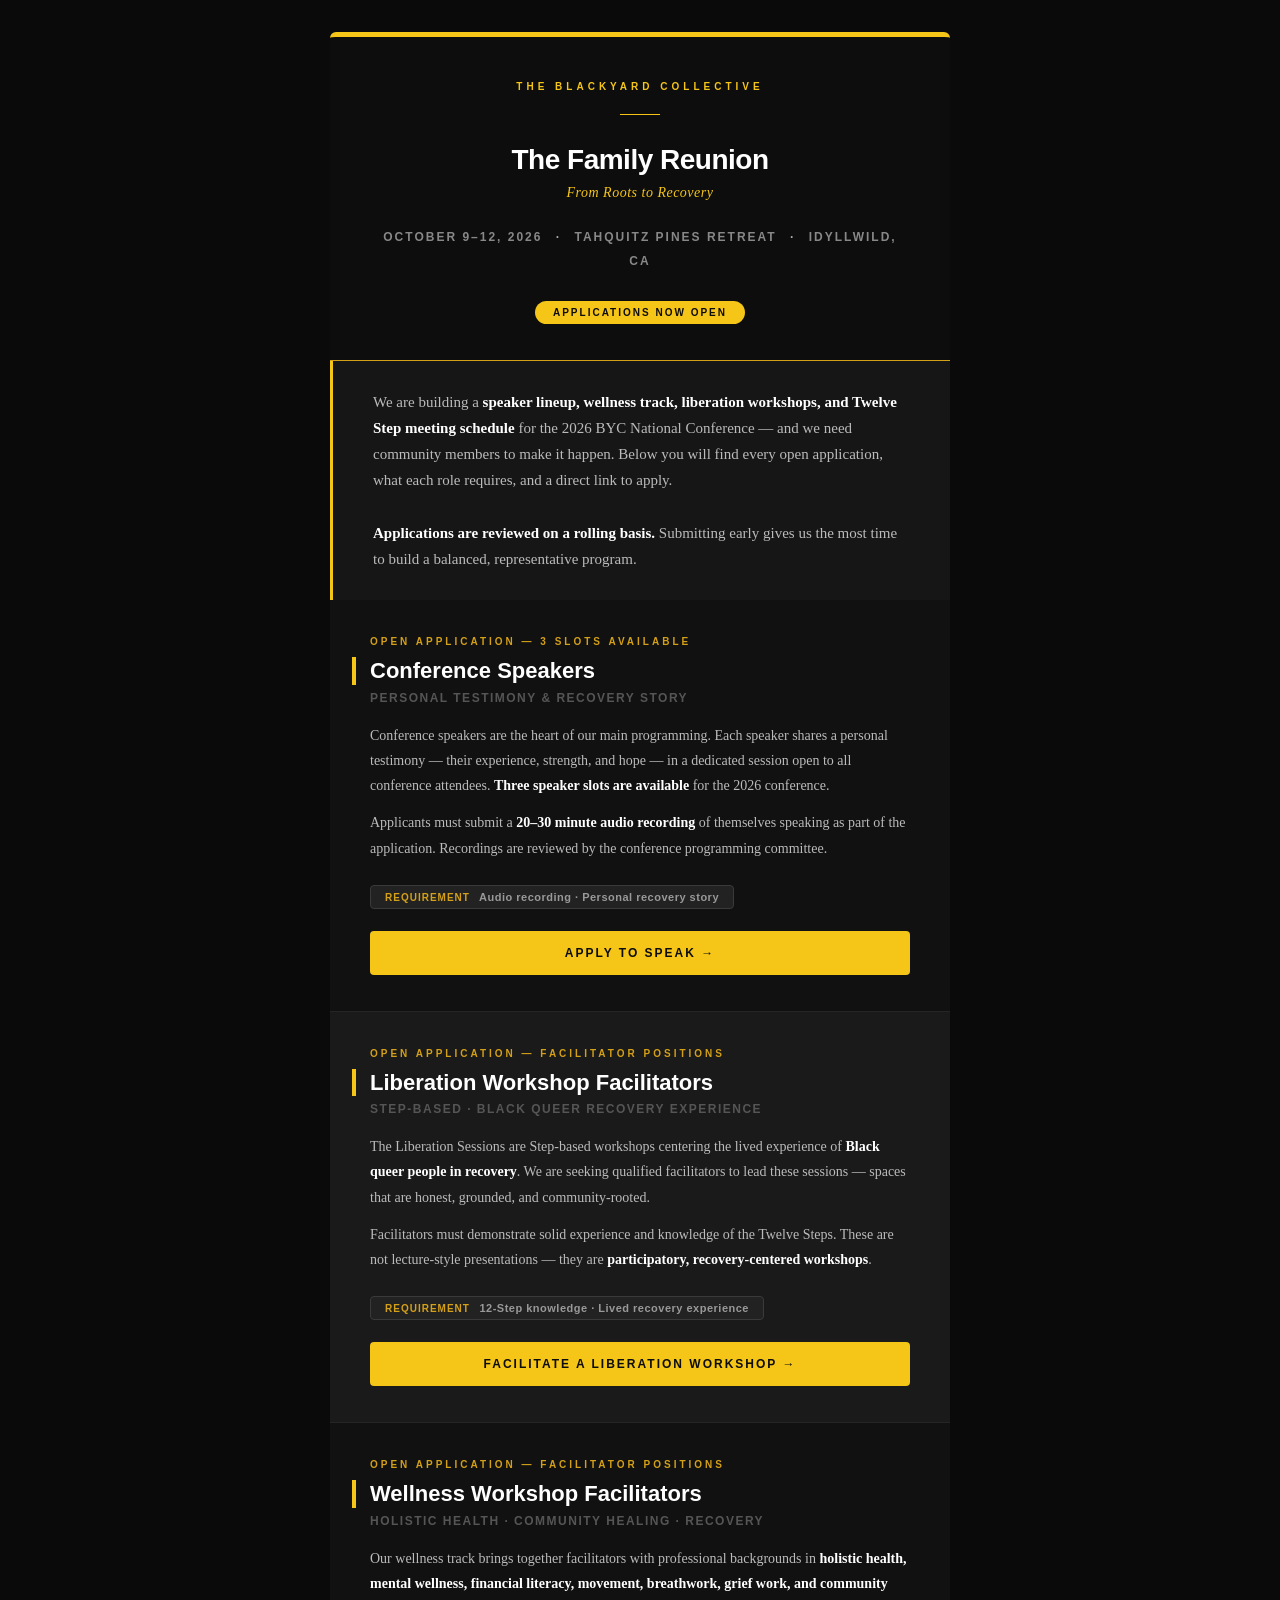
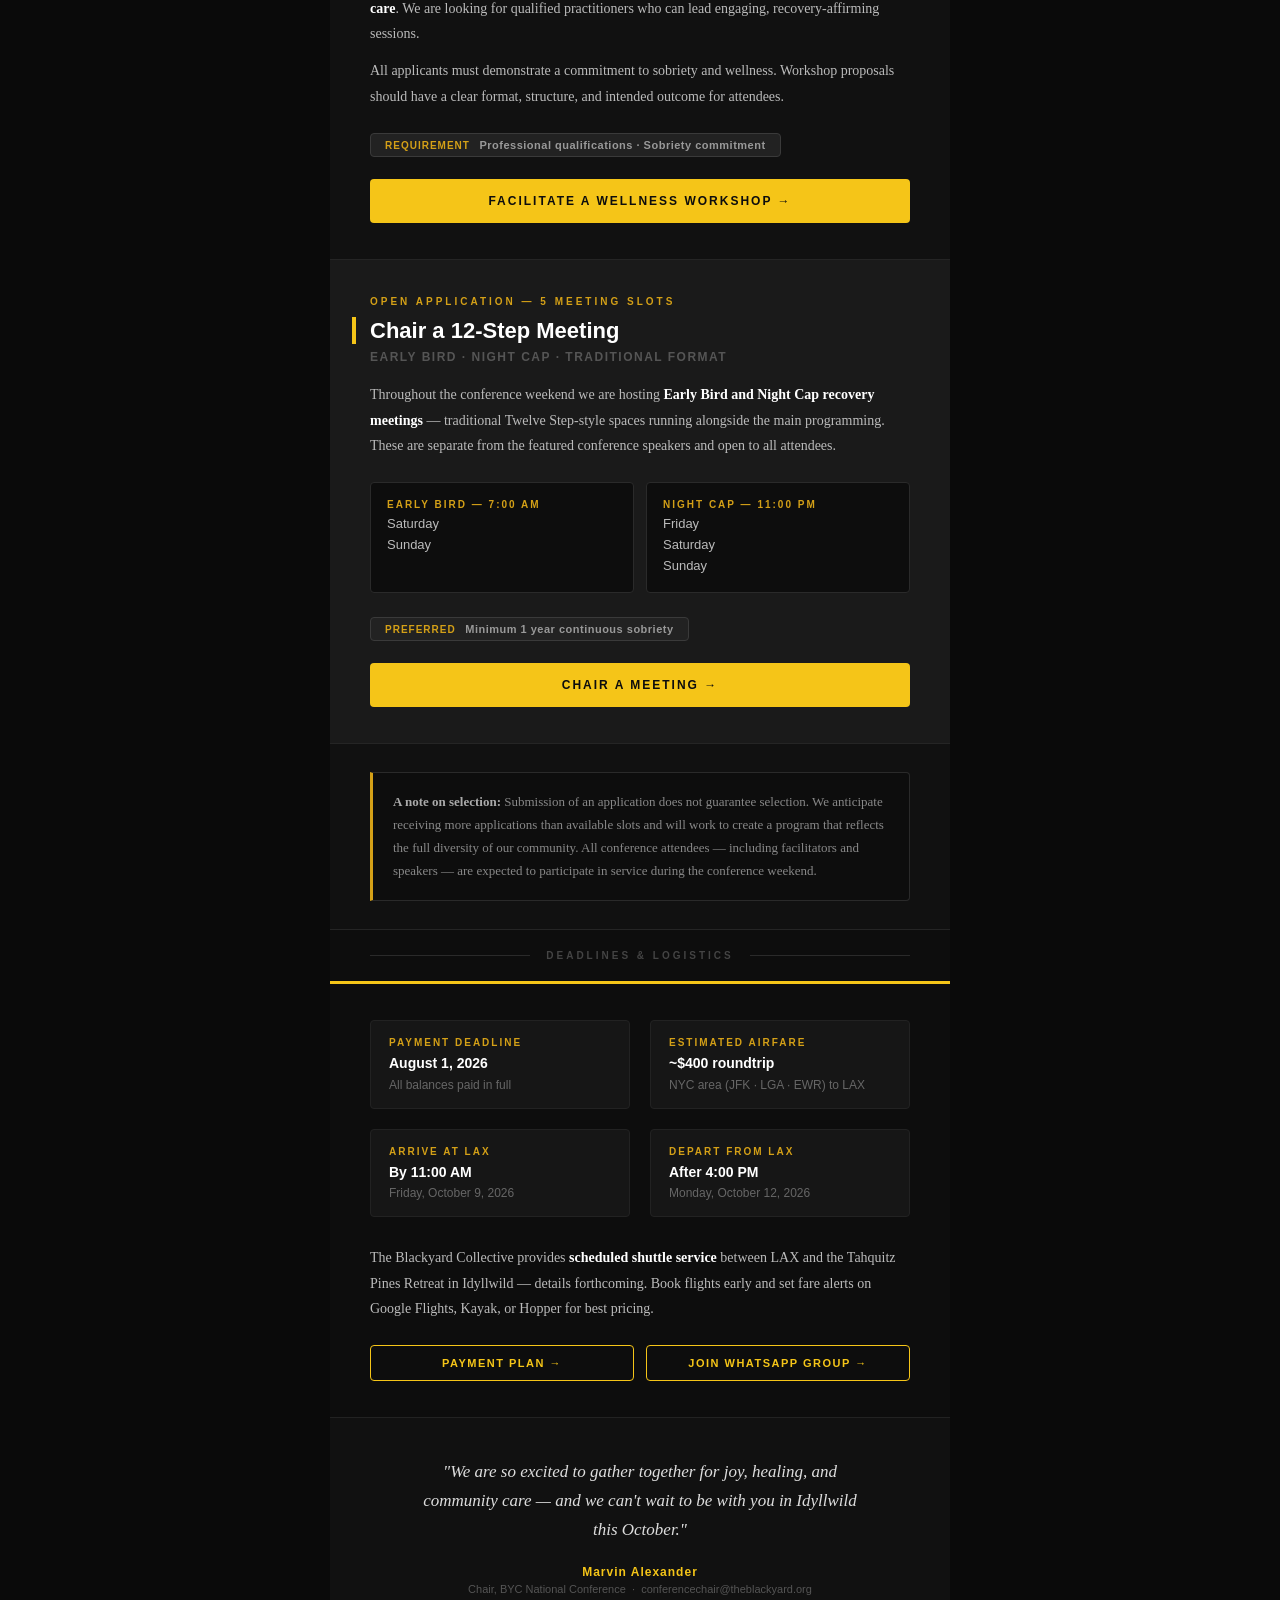
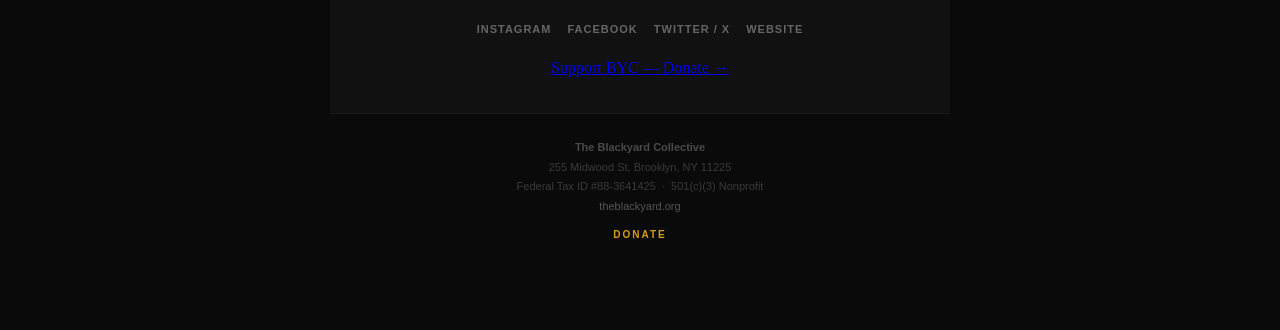
==== newsletter/index.html @ 4bb0c62b "Add BYC conference recruitment newsletter Standalone premium newsletter at /newsletter/ linking all " ====
<!DOCTYPE html>
<html lang="en">
<head>
<meta charset="UTF-8">
<meta name="viewport" content="width=device-width, initial-scale=1.0">
<title>Apply to Serve — BYC National Conference 2026</title>
<meta name="description" content="Apply to be a Speaker, Workshop Facilitator, or Meeting Chair at the 2026 Blackyard Collective National Conference in Idyllwild, CA.">
<style>
  /* ── Reset & Base ──────────────────────────────────────────────────────── */
  *, *::before, *::after { box-sizing: border-box; margin: 0; padding: 0; }

  body {
    font-family: 'Georgia', 'Times New Roman', serif;
    background: #0A0A0A;
    color: #CCCCCC;
    padding: 32px 16px 64px;
    -webkit-font-smoothing: antialiased;
  }

  .email-wrapper {
    max-width: 620px;
    margin: 0 auto;
  }

  /* ── Typography scale ──────────────────────────────────────────────────── */
  .sans { font-family: 'Arial', 'Helvetica Neue', sans-serif; }

  h1, h2, h3, .section-label {
    font-family: 'Arial', 'Helvetica Neue', sans-serif;
  }

  /* ── Gold rule ─────────────────────────────────────────────────────────── */
  .gold-rule {
    border: none;
    border-top: 1px solid #D4A017;
    margin: 0;
  }

  .gold-rule-thick {
    border: none;
    border-top: 3px solid #F5C518;
    margin: 0;
  }

  /* ── HERO ──────────────────────────────────────────────────────────────── */
  .hero {
    background: #0D0D0D;
    border-top: 5px solid #F5C518;
    border-radius: 6px 6px 0 0;
    padding: 44px 40px 36px;
    text-align: center;
  }

  .hero-org {
    font-size: 10px;
    font-weight: 800;
    letter-spacing: 4px;
    text-transform: uppercase;
    color: #F5C518;
    margin-bottom: 22px;
    font-family: 'Arial', sans-serif;
  }

  .hero-rule {
    width: 40px;
    border: none;
    border-top: 1px solid #F5C518;
    margin: 0 auto 28px;
  }

  .hero-theme {
    font-size: 28px;
    font-weight: 900;
    color: #FFFFFF;
    line-height: 1.2;
    letter-spacing: -0.5px;
    margin-bottom: 8px;
  }

  .hero-subtheme {
    font-size: 14px;
    font-style: italic;
    color: #F5C518;
    margin-bottom: 24px;
    letter-spacing: 0.5px;
  }

  .hero-meta {
    font-size: 12px;
    font-weight: 700;
    letter-spacing: 2px;
    text-transform: uppercase;
    color: #888888;
    font-family: 'Arial', sans-serif;
    margin-bottom: 28px;
    line-height: 2;
  }

  .hero-meta span {
    color: #AAAAAA;
    margin: 0 8px;
  }

  .badge {
    display: inline-block;
    background: #F5C518;
    color: #0D0D0D;
    font-size: 10px;
    font-weight: 900;
    letter-spacing: 2px;
    text-transform: uppercase;
    padding: 6px 18px;
    border-radius: 100px;
    font-family: 'Arial', sans-serif;
  }

  /* ── Intro band ────────────────────────────────────────────────────────── */
  .intro-band {
    background: #161616;
    padding: 28px 40px;
    border-left: 3px solid #F5C518;
  }

  .intro-band p {
    font-size: 15px;
    line-height: 1.75;
    color: #BBBBBB;
  }

  .intro-band strong { color: #FFFFFF; }

  /* ── Section cards ─────────────────────────────────────────────────────── */
  .section-card {
    padding: 36px 40px;
    border-bottom: 1px solid #252525;
  }

  .section-card.dark  { background: #111111; }
  .section-card.char  { background: #1A1A1A; }

  .section-label {
    font-size: 10px;
    font-weight: 800;
    letter-spacing: 3px;
    text-transform: uppercase;
    color: #D4A017;
    margin-bottom: 10px;
  }

  .section-title {
    font-size: 22px;
    font-weight: 900;
    color: #FFFFFF;
    line-height: 1.25;
    margin-bottom: 6px;
    border-left: 4px solid #F5C518;
    padding-left: 14px;
    margin-left: -18px;
  }

  .section-sub {
    font-size: 12px;
    font-weight: 700;
    letter-spacing: 1.5px;
    text-transform: uppercase;
    color: #555555;
    font-family: 'Arial', sans-serif;
    margin-bottom: 18px;
    padding-left: 14px;
    margin-left: -14px;
  }

  .section-body {
    font-size: 14px;
    line-height: 1.8;
    color: #BBBBBB;
    margin-bottom: 24px;
  }

  .section-body strong { color: #FFFFFF; }

  .section-body ul {
    margin: 10px 0 0 18px;
    padding: 0;
  }

  .section-body ul li {
    margin-bottom: 6px;
    color: #AAAAAA;
  }

  /* ── Requirement pill ──────────────────────────────────────────────────── */
  .req-pill {
    display: inline-block;
    background: #222222;
    border: 1px solid #3A3A3A;
    color: #999999;
    font-size: 11px;
    font-family: 'Arial', sans-serif;
    font-weight: 700;
    letter-spacing: 0.5px;
    padding: 5px 14px;
    border-radius: 4px;
    margin-bottom: 22px;
  }

  .req-pill .req-label {
    color: #D4A017;
    margin-right: 6px;
    text-transform: uppercase;
    font-size: 10px;
    letter-spacing: 1px;
  }

  /* ── CTA Buttons ───────────────────────────────────────────────────────── */
  .cta-primary {
    display: block;
    background: #F5C518;
    color: #0D0D0D;
    font-family: 'Arial', sans-serif;
    font-size: 12px;
    font-weight: 900;
    letter-spacing: 2px;
    text-transform: uppercase;
    text-decoration: none;
    text-align: center;
    padding: 15px 32px;
    border-radius: 4px;
    transition: opacity 0.2s;
  }

  .cta-primary:hover { opacity: 0.88; }

  .cta-outline {
    display: inline-block;
    background: transparent;
    color: #F5C518;
    border: 1.5px solid #F5C518;
    font-family: 'Arial', sans-serif;
    font-size: 11px;
    font-weight: 900;
    letter-spacing: 1.5px;
    text-transform: uppercase;
    text-decoration: none;
    text-align: center;
    padding: 11px 24px;
    border-radius: 4px;
  }

  .cta-outline:hover { background: rgba(245,197,24,0.08); }

  /* ── Slot grid ─────────────────────────────────────────────────────────── */
  .slot-grid {
    display: grid;
    grid-template-columns: 1fr 1fr;
    gap: 12px;
    margin-bottom: 24px;
  }

  .slot-card {
    background: #0D0D0D;
    border: 1px solid #2A2A2A;
    border-radius: 4px;
    padding: 16px;
  }

  .slot-card .slot-time {
    font-size: 10px;
    font-weight: 800;
    letter-spacing: 2px;
    text-transform: uppercase;
    color: #D4A017;
    font-family: 'Arial', sans-serif;
    margin-bottom: 4px;
  }

  .slot-card .slot-days {
    font-size: 13px;
    color: #BBBBBB;
    line-height: 1.6;
    font-family: 'Arial', sans-serif;
  }

  /* ── Gold divider band ─────────────────────────────────────────────────── */
  .divider-band {
    background: #0D0D0D;
    padding: 20px 40px;
    display: flex;
    align-items: center;
    gap: 16px;
  }

  .divider-band .band-line {
    flex: 1;
    height: 1px;
    background: #2A2A2A;
  }

  .divider-band .band-text {
    font-size: 10px;
    font-weight: 800;
    letter-spacing: 3px;
    text-transform: uppercase;
    color: #444444;
    font-family: 'Arial', sans-serif;
    white-space: nowrap;
  }

  /* ── Notice box ────────────────────────────────────────────────────────── */
  .notice-box {
    background: #0D0D0D;
    border: 1px solid #2A2A2A;
    border-left: 3px solid #D4A017;
    padding: 18px 20px;
    border-radius: 0 4px 4px 0;
    margin-bottom: 0;
  }

  .notice-box p {
    font-size: 13px;
    line-height: 1.75;
    color: #888888;
  }

  .notice-box strong { color: #AAAAAA; }

  /* ── Logistics section ─────────────────────────────────────────────────── */
  .logistics {
    background: #0D0D0D;
    padding: 36px 40px;
    border-top: 3px solid #F5C518;
  }

  .logistics-grid {
    display: grid;
    grid-template-columns: 1fr 1fr;
    gap: 20px;
    margin-bottom: 28px;
  }

  .logistics-item {
    padding: 16px 18px;
    background: #161616;
    border-radius: 4px;
    border: 1px solid #222222;
  }

  .logistics-item .log-label {
    font-size: 10px;
    font-weight: 800;
    letter-spacing: 2px;
    text-transform: uppercase;
    color: #D4A017;
    font-family: 'Arial', sans-serif;
    margin-bottom: 6px;
  }

  .logistics-item .log-value {
    font-size: 14px;
    font-weight: 700;
    color: #FFFFFF;
    font-family: 'Arial', sans-serif;
    line-height: 1.4;
  }

  .logistics-item .log-note {
    font-size: 12px;
    color: #666666;
    margin-top: 4px;
    font-family: 'Arial', sans-serif;
  }

  .cta-row {
    display: flex;
    gap: 12px;
    flex-wrap: wrap;
  }

  .cta-row .cta-outline { flex: 1; min-width: 140px; text-align: center; }

  /* ── Closing ───────────────────────────────────────────────────────────── */
  .closing {
    background: #111111;
    padding: 40px 40px 36px;
    text-align: center;
    border-top: 1px solid #222222;
  }

  .closing-quote {
    font-size: 17px;
    font-style: italic;
    color: #DDDDDD;
    line-height: 1.7;
    margin-bottom: 20px;
    max-width: 460px;
    margin-left: auto;
    margin-right: auto;
  }

  .closing-sig {
    font-size: 12px;
    font-family: 'Arial', sans-serif;
    font-weight: 700;
    color: #F5C518;
    letter-spacing: 1px;
    margin-bottom: 4px;
  }

  .closing-role {
    font-size: 11px;
    color: #555555;
    font-family: 'Arial', sans-serif;
    margin-bottom: 28px;
  }

  .social-row {
    display: flex;
    justify-content: center;
    gap: 16px;
    margin-bottom: 24px;
    flex-wrap: wrap;
  }

  .social-link {
    font-size: 11px;
    font-family: 'Arial', sans-serif;
    font-weight: 700;
    letter-spacing: 1px;
    text-transform: uppercase;
    color: #666666;
    text-decoration: none;
  }

  .social-link:hover { color: #F5C518; }

  /* ── Footer ────────────────────────────────────────────────────────────── */
  .footer {
    background: #0A0A0A;
    padding: 24px 40px;
    text-align: center;
    border-top: 1px solid #1A1A1A;
    border-radius: 0 0 6px 6px;
  }

  .footer p {
    font-size: 11px;
    font-family: 'Arial', sans-serif;
    color: #3A3A3A;
    line-height: 1.8;
  }

  .footer a {
    color: #555555;
    text-decoration: none;
  }

  .footer .donate-link {
    display: inline-block;
    margin-top: 12px;
    font-size: 10px;
    font-weight: 800;
    letter-spacing: 2px;
    text-transform: uppercase;
    color: #D4A017;
    text-decoration: none;
    font-family: 'Arial', sans-serif;
  }

  /* ── Mobile ────────────────────────────────────────────────────────────── */
  @media (max-width: 600px) {
    .hero          { padding: 32px 24px 28px; }
    .hero-theme    { font-size: 22px; }
    .intro-band    { padding: 22px 24px; }
    .section-card  { padding: 28px 24px; }
    .section-title { font-size: 19px; margin-left: -14px; }
    .slot-grid     { grid-template-columns: 1fr; }
    .logistics     { padding: 28px 24px; }
    .logistics-grid{ grid-template-columns: 1fr; }
    .cta-row       { flex-direction: column; }
    .closing       { padding: 32px 24px 28px; }
    .footer        { padding: 20px 24px; }
    .divider-band  { padding: 16px 24px; }
  }
</style>
</head>
<body>
<div class="email-wrapper">

  <!-- ── HERO ──────────────────────────────────────────────────────────── -->
  <div class="hero">
    <div class="hero-org">The Blackyard Collective</div>
    <hr class="hero-rule">
    <h1 class="hero-theme">The Family Reunion</h1>
    <p class="hero-subtheme">From Roots to Recovery</p>
    <p class="hero-meta">
      October 9–12, 2026
      <span>·</span>
      Tahquitz Pines Retreat
      <span>·</span>
      Idyllwild, CA
    </p>
    <span class="badge">Applications Now Open</span>
  </div>

  <hr class="gold-rule">

  <!-- ── INTRO ─────────────────────────────────────────────────────────── -->
  <div class="intro-band">
    <p>
      We are building a <strong>speaker lineup, wellness track, liberation workshops, and Twelve Step meeting schedule</strong>
      for the 2026 BYC National Conference — and we need community members to make it happen.
      Below you will find every open application, what each role requires, and a direct link to apply.
      <br><br>
      <strong>Applications are reviewed on a rolling basis.</strong>
      Submitting early gives us the most time to build a balanced, representative program.
    </p>
  </div>

  <!-- ── CONFERENCE SPEAKERS ───────────────────────────────────────────── -->
  <div class="section-card dark">
    <p class="section-label">Open Application — 3 Slots Available</p>
    <h2 class="section-title">Conference Speakers</h2>
    <p class="section-sub">Personal Testimony &amp; Recovery Story</p>

    <div class="section-body">
      <p>
        Conference speakers are the heart of our main programming. Each speaker shares a personal testimony —
        their experience, strength, and hope — in a dedicated session open to all conference attendees.
        <strong>Three speaker slots are available</strong> for the 2026 conference.
      </p>
      <p style="margin-top:12px;">
        Applicants must submit a <strong>20–30 minute audio recording</strong> of themselves speaking
        as part of the application. Recordings are reviewed by the conference programming committee.
      </p>
    </div>

    <div class="req-pill">
      <span class="req-label">Requirement</span>
      Audio recording · Personal recovery story
    </div>

    <a href="https://compscigrad.github.io/byc-form/speaker.html" class="cta-primary">
      Apply to Speak →
    </a>
  </div>

  <!-- ── LIBERATION WORKSHOPS ──────────────────────────────────────────── -->
  <div class="section-card char">
    <p class="section-label">Open Application — Facilitator Positions</p>
    <h2 class="section-title">Liberation Workshop Facilitators</h2>
    <p class="section-sub">Step-Based · Black Queer Recovery Experience</p>

    <div class="section-body">
      <p>
        The Liberation Sessions are Step-based workshops centering the lived experience of
        <strong>Black queer people in recovery</strong>. We are seeking qualified facilitators
        to lead these sessions — spaces that are honest, grounded, and community-rooted.
      </p>
      <p style="margin-top:12px;">
        Facilitators must demonstrate solid experience and knowledge of the Twelve Steps.
        These are not lecture-style presentations — they are <strong>participatory, recovery-centered workshops</strong>.
      </p>
    </div>

    <div class="req-pill">
      <span class="req-label">Requirement</span>
      12-Step knowledge · Lived recovery experience
    </div>

    <a href="https://compscigrad.github.io/byc-form/liberation.html" class="cta-primary">
      Facilitate a Liberation Workshop →
    </a>
  </div>

  <!-- ── WELLNESS WORKSHOPS ─────────────────────────────────────────────── -->
  <div class="section-card dark">
    <p class="section-label">Open Application — Facilitator Positions</p>
    <h2 class="section-title">Wellness Workshop Facilitators</h2>
    <p class="section-sub">Holistic Health · Community Healing · Recovery</p>

    <div class="section-body">
      <p>
        Our wellness track brings together facilitators with professional backgrounds in
        <strong>holistic health, mental wellness, financial literacy, movement, breathwork, grief work, and community care</strong>.
        We are looking for qualified practitioners who can lead engaging, recovery-affirming sessions.
      </p>
      <p style="margin-top:12px;">
        All applicants must demonstrate a commitment to sobriety and wellness.
        Workshop proposals should have a clear format, structure, and intended outcome for attendees.
      </p>
    </div>

    <div class="req-pill">
      <span class="req-label">Requirement</span>
      Professional qualifications · Sobriety commitment
    </div>

    <a href="https://compscigrad.github.io/byc-form/" class="cta-primary">
      Facilitate a Wellness Workshop →
    </a>
  </div>

  <!-- ── CHAIR A MEETING ────────────────────────────────────────────────── -->
  <div class="section-card char">
    <p class="section-label">Open Application — 5 Meeting Slots</p>
    <h2 class="section-title">Chair a 12-Step Meeting</h2>
    <p class="section-sub">Early Bird · Night Cap · Traditional Format</p>

    <div class="section-body">
      <p>
        Throughout the conference weekend we are hosting <strong>Early Bird and Night Cap recovery meetings</strong> —
        traditional Twelve Step-style spaces running alongside the main programming.
        These are separate from the featured conference speakers and open to all attendees.
      </p>
    </div>

    <div class="slot-grid">
      <div class="slot-card">
        <div class="slot-time">Early Bird — 7:00 AM</div>
        <div class="slot-days">Saturday<br>Sunday</div>
      </div>
      <div class="slot-card">
        <div class="slot-time">Night Cap — 11:00 PM</div>
        <div class="slot-days">Friday<br>Saturday<br>Sunday</div>
      </div>
    </div>

    <div class="req-pill">
      <span class="req-label">Preferred</span>
      Minimum 1 year continuous sobriety
    </div>

    <a href="https://compscigrad.github.io/byc-form/chair.html" class="cta-primary">
      Chair a Meeting →
    </a>
  </div>

  <!-- ── APPLICATION NOTE ───────────────────────────────────────────────── -->
  <div class="section-card dark" style="padding-top:28px;padding-bottom:28px;">
    <div class="notice-box">
      <p>
        <strong>A note on selection:</strong> Submission of an application does not guarantee selection.
        We anticipate receiving more applications than available slots and will work to create a program
        that reflects the full diversity of our community. All conference attendees — including facilitators and speakers —
        are expected to participate in service during the conference weekend.
      </p>
    </div>
  </div>

  <!-- ── GOLD DIVIDER ───────────────────────────────────────────────────── -->
  <div class="divider-band">
    <div class="band-line"></div>
    <div class="band-text">Deadlines &amp; Logistics</div>
    <div class="band-line"></div>
  </div>

  <!-- ── LOGISTICS ─────────────────────────────────────────────────────── -->
  <div class="logistics">
    <div class="logistics-grid">
      <div class="logistics-item">
        <div class="log-label">Payment Deadline</div>
        <div class="log-value">August 1, 2026</div>
        <div class="log-note">All balances paid in full</div>
      </div>
      <div class="logistics-item">
        <div class="log-label">Estimated Airfare</div>
        <div class="log-value">~$400 roundtrip</div>
        <div class="log-note">NYC area (JFK · LGA · EWR) to LAX</div>
      </div>
      <div class="logistics-item">
        <div class="log-label">Arrive at LAX</div>
        <div class="log-value">By 11:00 AM</div>
        <div class="log-note">Friday, October 9, 2026</div>
      </div>
      <div class="logistics-item">
        <div class="log-label">Depart from LAX</div>
        <div class="log-value">After 4:00 PM</div>
        <div class="log-note">Monday, October 12, 2026</div>
      </div>
    </div>

    <div class="section-body" style="margin-bottom:24px;">
      <p>
        The Blackyard Collective provides <strong>scheduled shuttle service</strong> between LAX and the
        Tahquitz Pines Retreat in Idyllwild — details forthcoming. Book flights early and set fare alerts
        on Google Flights, Kayak, or Hopper for best pricing.
      </p>
    </div>

    <div class="cta-row">
      <a href="https://www.zeffy.com/en-US/donation-form/2026-byc-national-conference-payment-plan" class="cta-outline">
        Payment Plan →
      </a>
      <a href="https://chat.whatsapp.com/F0W4oEo0qOOJbGeLn3T3Ie?mode=gi_t" class="cta-outline">
        Join WhatsApp Group →
      </a>
    </div>
  </div>

  <!-- ── CLOSING ────────────────────────────────────────────────────────── -->
  <div class="closing">
    <p class="closing-quote">
      "We are so excited to gather together for joy, healing, and community care —
      and we can't wait to be with you in Idyllwild this October."
    </p>
    <p class="closing-sig">Marvin Alexander</p>
    <p class="closing-role">
      Chair, BYC National Conference &nbsp;·&nbsp;
      <a href="mailto:conferencechair@theblackyard.org" style="color:#555;text-decoration:none;">conferencechair@theblackyard.org</a>
    </p>

    <div class="social-row">
      <a href="https://www.instagram.com/theblackyardcollectivenyc" class="social-link">Instagram</a>
      <a href="https://www.facebook.com/BlackyardCollective" class="social-link">Facebook</a>
      <a href="https://twitter.com/Blackyard_NYC" class="social-link">Twitter / X</a>
      <a href="https://www.theblackyardcollectivenyc.org" class="social-link">Website</a>
    </div>

    <a href="https://www.theblackyardcollectivenyc.org/donate" class="donate-link">
      Support BYC — Donate →
    </a>
  </div>

  <!-- ── FOOTER ─────────────────────────────────────────────────────────── -->
  <div class="footer">
    <p>
      <strong style="color:#4A4A4A;">The Blackyard Collective</strong><br>
      255 Midwood St, Brooklyn, NY 11225<br>
      Federal Tax ID #88-3641425 &nbsp;·&nbsp; 501(c)(3) Nonprofit<br>
      <a href="https://www.theblackyard.org">theblackyard.org</a>
    </p>
    <a href="https://www.theblackyardcollectivenyc.org/donate" class="donate-link">Donate</a>
  </div>

</div>
</body>
</html>
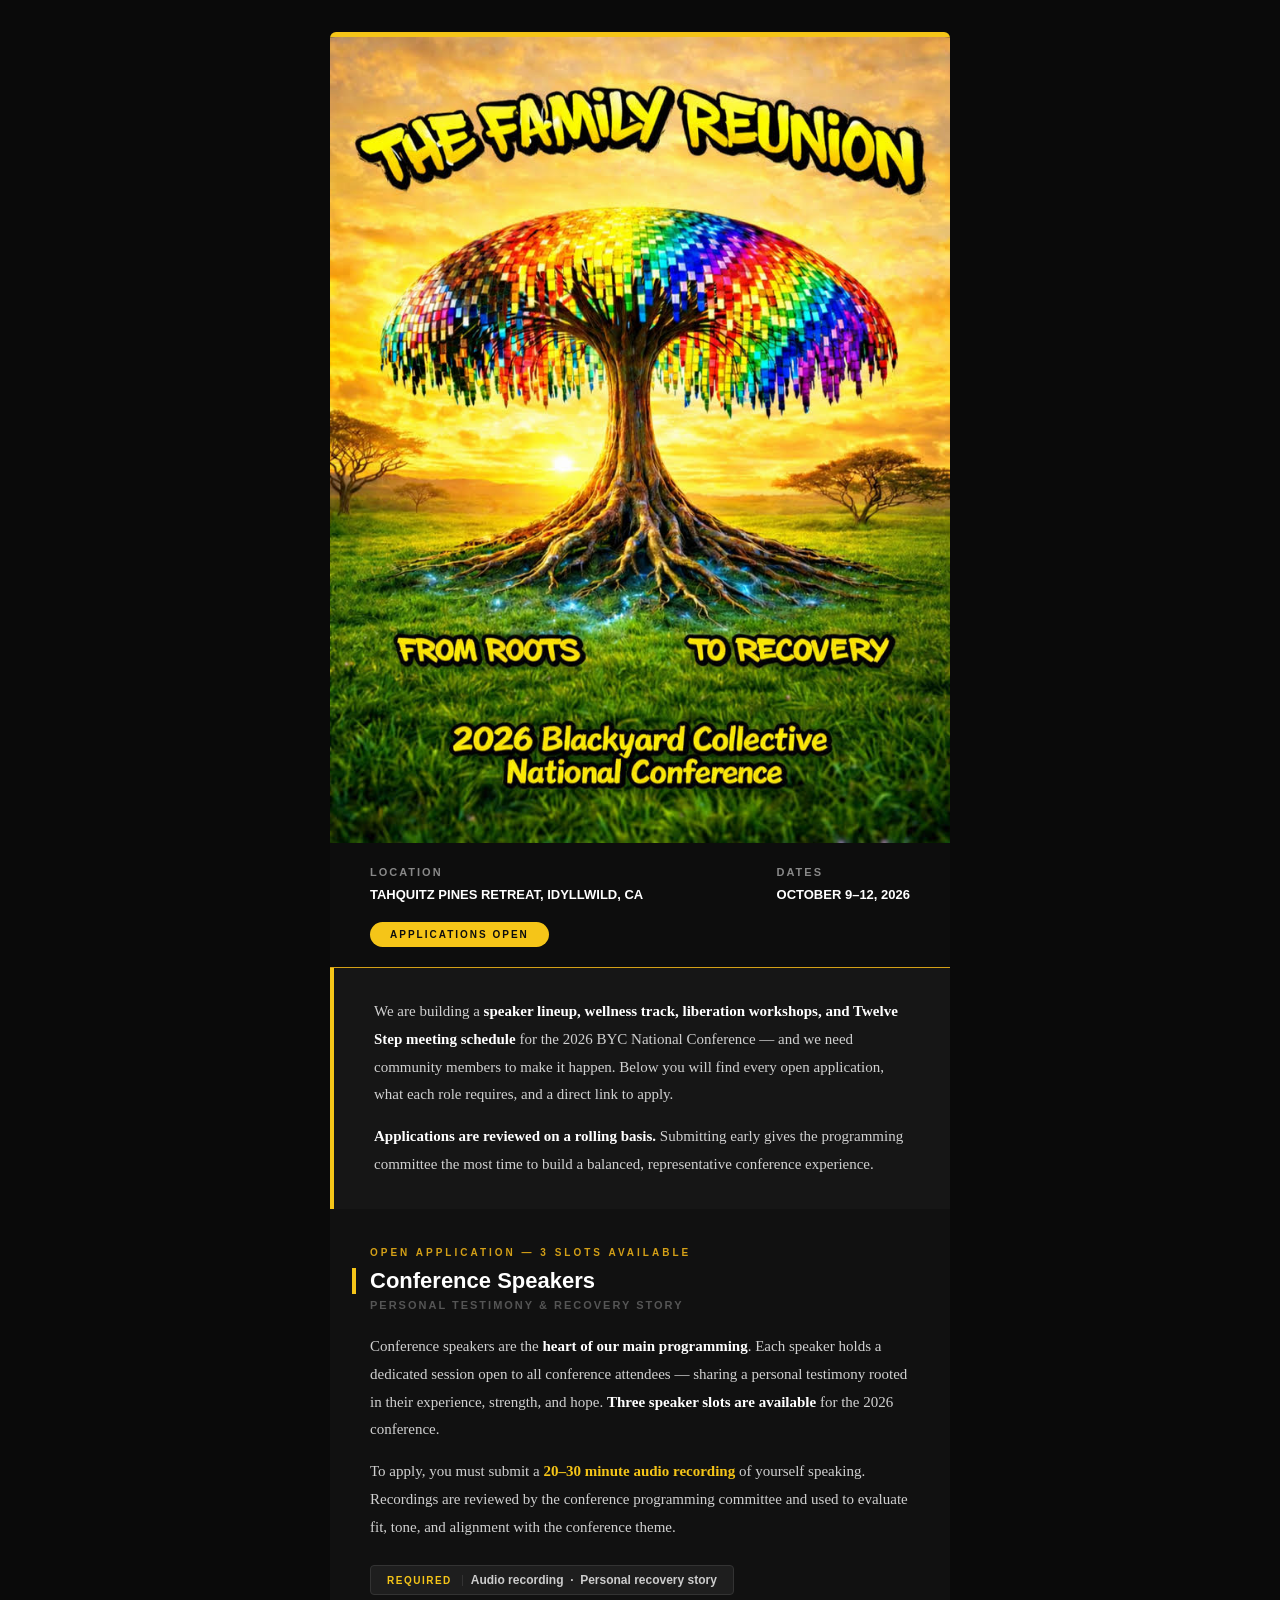
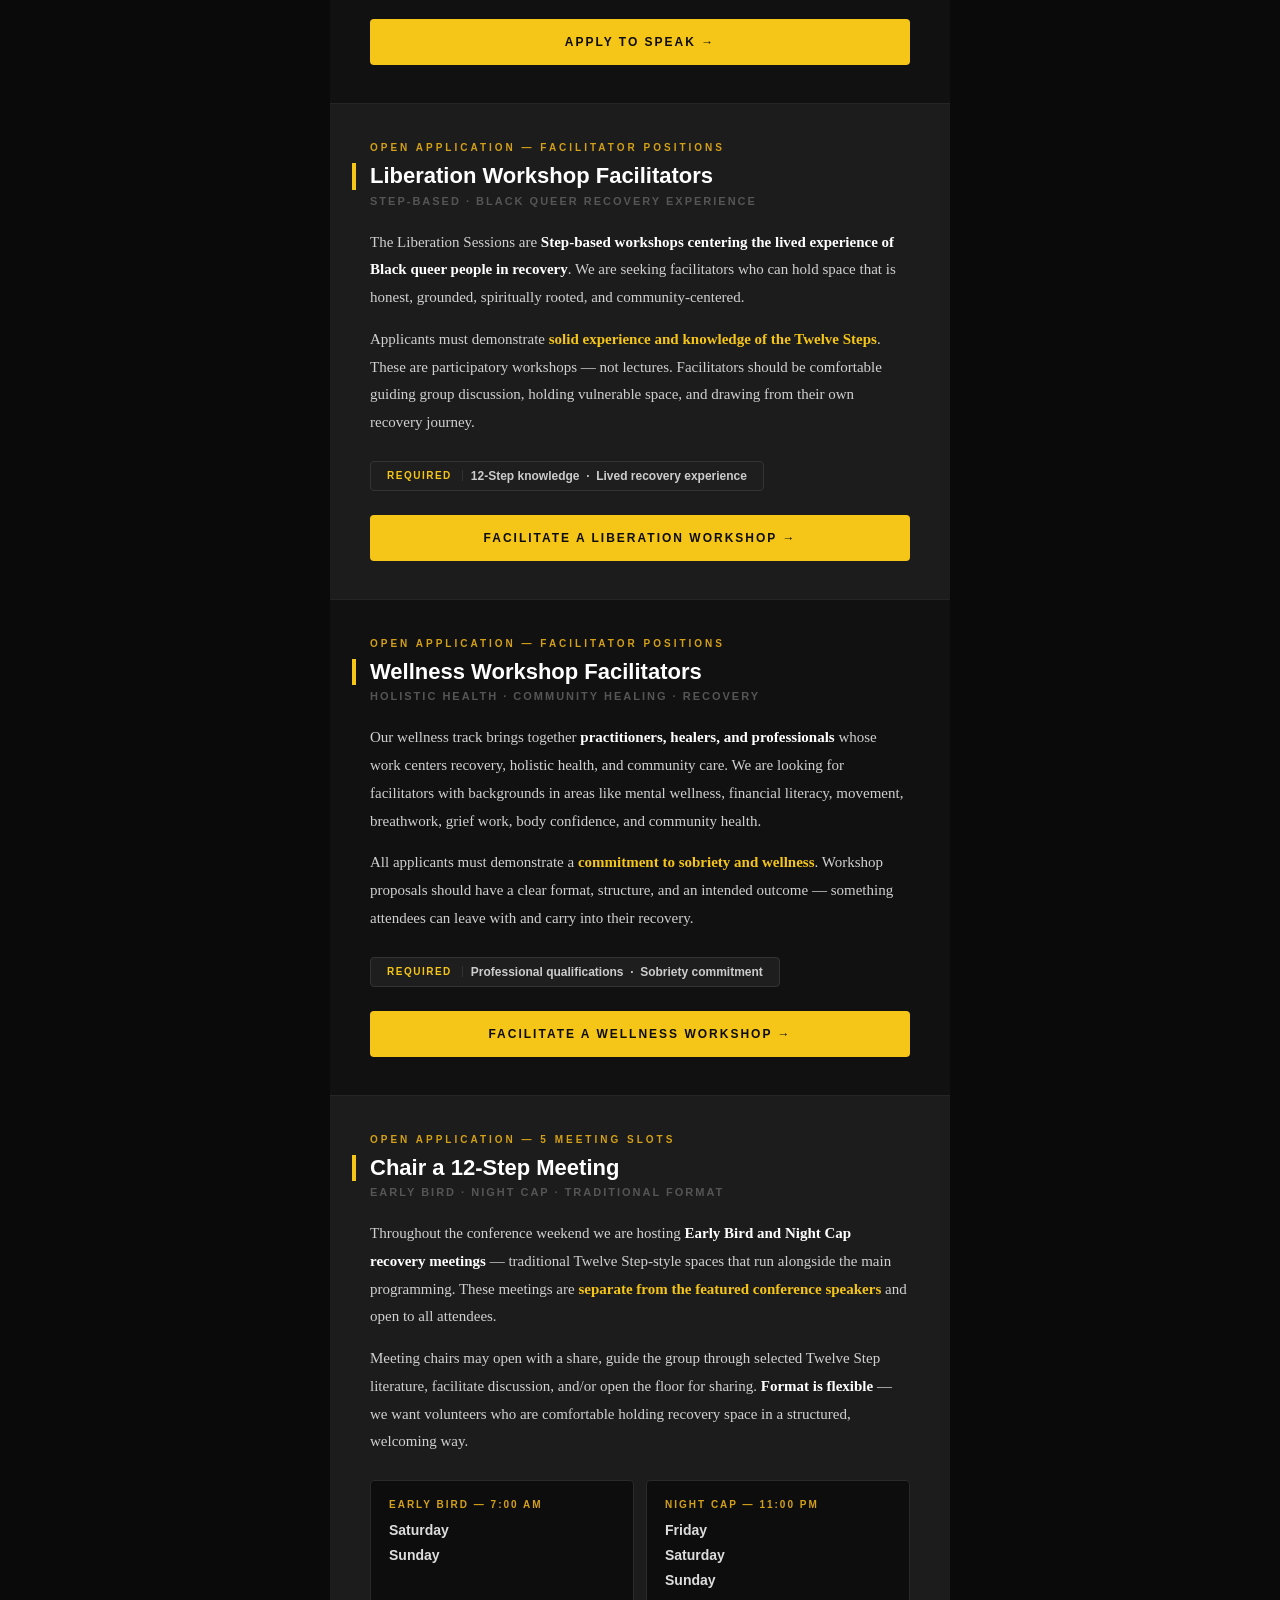
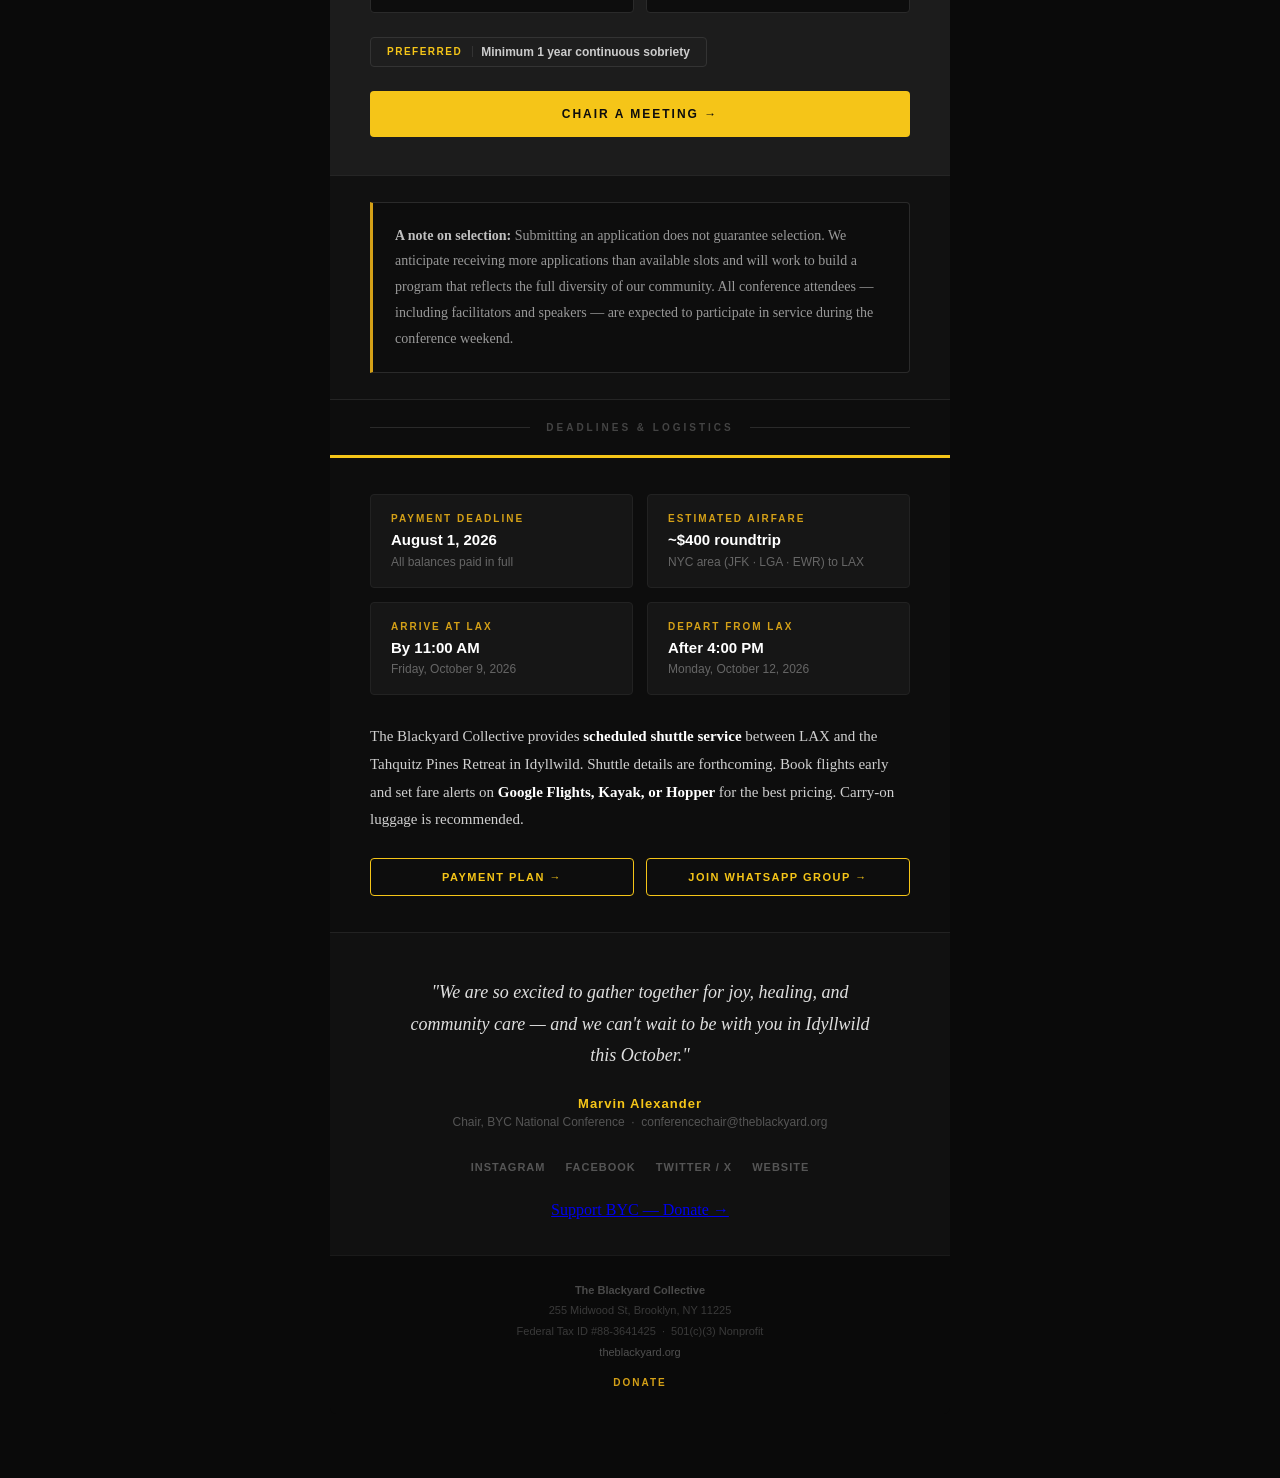
==== commit ea633968: "Newsletter: add conference poster hero image + boost text contrast - byc_tree.jpg added as full-widt" ====
--- a/newsletter/index.html
+++ b/newsletter/index.html
@@ -6,13 +6,12 @@
 <title>Apply to Serve — BYC National Conference 2026</title>
 <meta name="description" content="Apply to be a Speaker, Workshop Facilitator, or Meeting Chair at the 2026 Blackyard Collective National Conference in Idyllwild, CA.">
 <style>
-  /* ── Reset & Base ──────────────────────────────────────────────────────── */
   *, *::before, *::after { box-sizing: border-box; margin: 0; padding: 0; }
 
   body {
     font-family: 'Georgia', 'Times New Roman', serif;
     background: #0A0A0A;
-    color: #CCCCCC;
+    color: #D0D0D0;
     padding: 32px 16px 64px;
     -webkit-font-smoothing: antialiased;
   }
@@ -22,86 +21,50 @@
     margin: 0 auto;
   }
 
-  /* ── Typography scale ──────────────────────────────────────────────────── */
-  .sans { font-family: 'Arial', 'Helvetica Neue', sans-serif; }
-
-  h1, h2, h3, .section-label {
-    font-family: 'Arial', 'Helvetica Neue', sans-serif;
-  }
-
-  /* ── Gold rule ─────────────────────────────────────────────────────────── */
-  .gold-rule {
-    border: none;
-    border-top: 1px solid #D4A017;
-    margin: 0;
-  }
-
-  .gold-rule-thick {
-    border: none;
-    border-top: 3px solid #F5C518;
-    margin: 0;
-  }
-
-  /* ── HERO ──────────────────────────────────────────────────────────────── */
-  .hero {
+  /* ── HERO IMAGE ─────────────────────────────────────────────────────────── */
+  .hero-image-wrap {
+    border-radius: 6px 6px 0 0;
+    overflow: hidden;
+    border-top: 5px solid #F5C518;
+    line-height: 0;
+  }
+
+  .hero-image-wrap img {
+    width: 100%;
+    display: block;
+  }
+
+  /* ── EVENT BAND beneath hero image ─────────────────────────────────────── */
+  .event-band {
     background: #0D0D0D;
-    border-top: 5px solid #F5C518;
-    border-radius: 6px 6px 0 0;
-    padding: 44px 40px 36px;
-    text-align: center;
-  }
-
-  .hero-org {
-    font-size: 10px;
-    font-weight: 800;
-    letter-spacing: 4px;
-    text-transform: uppercase;
-    color: #F5C518;
-    margin-bottom: 22px;
-    font-family: 'Arial', sans-serif;
-  }
-
-  .hero-rule {
-    width: 40px;
-    border: none;
-    border-top: 1px solid #F5C518;
-    margin: 0 auto 28px;
-  }
-
-  .hero-theme {
-    font-size: 28px;
-    font-weight: 900;
-    color: #FFFFFF;
-    line-height: 1.2;
-    letter-spacing: -0.5px;
-    margin-bottom: 8px;
-  }
-
-  .hero-subtheme {
-    font-size: 14px;
-    font-style: italic;
-    color: #F5C518;
-    margin-bottom: 24px;
-    letter-spacing: 0.5px;
-  }
-
-  .hero-meta {
-    font-size: 12px;
+    padding: 20px 40px;
+    display: flex;
+    align-items: center;
+    justify-content: space-between;
+    gap: 16px;
+    flex-wrap: wrap;
+    border-bottom: 1px solid #D4A017;
+  }
+
+  .event-band .event-detail {
+    font-family: 'Arial', sans-serif;
+    font-size: 11px;
     font-weight: 700;
     letter-spacing: 2px;
     text-transform: uppercase;
     color: #888888;
-    font-family: 'Arial', sans-serif;
-    margin-bottom: 28px;
-    line-height: 2;
-  }
-
-  .hero-meta span {
-    color: #AAAAAA;
-    margin: 0 8px;
-  }
-
-  .badge {
+    line-height: 1.8;
+  }
+
+  .event-band .event-detail strong {
+    display: block;
+    font-size: 13px;
+    color: #FFFFFF;
+    letter-spacing: 0;
+    font-weight: 900;
+  }
+
+  .event-band .badge {
     display: inline-block;
     background: #F5C518;
     color: #0D0D0D;
@@ -109,36 +72,38 @@
     font-weight: 900;
     letter-spacing: 2px;
     text-transform: uppercase;
-    padding: 6px 18px;
+    padding: 7px 20px;
     border-radius: 100px;
     font-family: 'Arial', sans-serif;
-  }
-
-  /* ── Intro band ────────────────────────────────────────────────────────── */
+    white-space: nowrap;
+  }
+
+  /* ── INTRO BAND ─────────────────────────────────────────────────────────── */
   .intro-band {
     background: #161616;
-    padding: 28px 40px;
-    border-left: 3px solid #F5C518;
+    padding: 30px 40px;
+    border-left: 4px solid #F5C518;
   }
 
   .intro-band p {
     font-size: 15px;
-    line-height: 1.75;
-    color: #BBBBBB;
-  }
-
-  .intro-band strong { color: #FFFFFF; }
-
-  /* ── Section cards ─────────────────────────────────────────────────────── */
+    line-height: 1.85;
+    color: #D0D0D0;
+  }
+
+  .intro-band strong { color: #FFFFFF; font-style: normal; }
+
+  /* ── SECTION CARDS ──────────────────────────────────────────────────────── */
   .section-card {
-    padding: 36px 40px;
+    padding: 38px 40px;
     border-bottom: 1px solid #252525;
   }
 
-  .section-card.dark  { background: #111111; }
-  .section-card.char  { background: #1A1A1A; }
+  .section-card.dark { background: #111111; }
+  .section-card.char { background: #1C1C1C; }
 
   .section-label {
+    font-family: 'Arial', sans-serif;
     font-size: 10px;
     font-weight: 800;
     letter-spacing: 3px;
@@ -148,71 +113,77 @@
   }
 
   .section-title {
+    font-family: 'Arial', sans-serif;
     font-size: 22px;
     font-weight: 900;
     color: #FFFFFF;
-    line-height: 1.25;
-    margin-bottom: 6px;
+    line-height: 1.2;
+    margin-bottom: 5px;
     border-left: 4px solid #F5C518;
     padding-left: 14px;
     margin-left: -18px;
   }
 
   .section-sub {
-    font-size: 12px;
+    font-family: 'Arial', sans-serif;
+    font-size: 11px;
     font-weight: 700;
-    letter-spacing: 1.5px;
+    letter-spacing: 2px;
     text-transform: uppercase;
     color: #555555;
-    font-family: 'Arial', sans-serif;
-    margin-bottom: 18px;
+    margin-bottom: 22px;
     padding-left: 14px;
     margin-left: -14px;
   }
 
+  /* ── Body text — significantly boosted ─────────────────────────────────── */
   .section-body {
-    font-size: 14px;
-    line-height: 1.8;
-    color: #BBBBBB;
+    font-size: 15px;
+    line-height: 1.85;
+    color: #D0D0D0;
     margin-bottom: 24px;
   }
 
-  .section-body strong { color: #FFFFFF; }
-
-  .section-body ul {
-    margin: 10px 0 0 18px;
-    padding: 0;
-  }
-
-  .section-body ul li {
-    margin-bottom: 6px;
-    color: #AAAAAA;
-  }
-
-  /* ── Requirement pill ──────────────────────────────────────────────────── */
+  .section-body p + p { margin-top: 14px; }
+
+  .section-body strong {
+    color: #FFFFFF;
+    font-weight: 700;
+  }
+
+  .section-body em {
+    color: #F5C518;
+    font-style: normal;
+    font-weight: 600;
+  }
+
+  /* ── Requirement pill ───────────────────────────────────────────────────── */
   .req-pill {
-    display: inline-block;
-    background: #222222;
-    border: 1px solid #3A3A3A;
-    color: #999999;
-    font-size: 11px;
-    font-family: 'Arial', sans-serif;
-    font-weight: 700;
-    letter-spacing: 0.5px;
-    padding: 5px 14px;
+    display: inline-flex;
+    align-items: center;
+    gap: 8px;
+    background: #1E1E1E;
+    border: 1px solid #333333;
+    color: #CCCCCC;
+    font-size: 12px;
+    font-family: 'Arial', sans-serif;
+    font-weight: 600;
+    padding: 7px 16px;
     border-radius: 4px;
-    margin-bottom: 22px;
+    margin-bottom: 24px;
   }
 
   .req-pill .req-label {
-    color: #D4A017;
-    margin-right: 6px;
-    text-transform: uppercase;
+    color: #F5C518;
     font-size: 10px;
-    letter-spacing: 1px;
-  }
-
-  /* ── CTA Buttons ───────────────────────────────────────────────────────── */
+    font-weight: 800;
+    text-transform: uppercase;
+    letter-spacing: 1.5px;
+    border-right: 1px solid #333333;
+    padding-right: 10px;
+  }
+
+  /* ── CTA Buttons ────────────────────────────────────────────────────────── */
   .cta-primary {
     display: block;
     background: #F5C518;
@@ -224,7 +195,7 @@
     text-transform: uppercase;
     text-decoration: none;
     text-align: center;
-    padding: 15px 32px;
+    padding: 16px 32px;
     border-radius: 4px;
     transition: opacity 0.2s;
   }
@@ -243,13 +214,14 @@
     text-transform: uppercase;
     text-decoration: none;
     text-align: center;
-    padding: 11px 24px;
+    padding: 12px 24px;
     border-radius: 4px;
+    transition: background 0.2s;
   }
 
   .cta-outline:hover { background: rgba(245,197,24,0.08); }
 
-  /* ── Slot grid ─────────────────────────────────────────────────────────── */
+  /* ── Meeting slot grid ──────────────────────────────────────────────────── */
   .slot-grid {
     display: grid;
     grid-template-columns: 1fr 1fr;
@@ -261,30 +233,31 @@
     background: #0D0D0D;
     border: 1px solid #2A2A2A;
     border-radius: 4px;
-    padding: 16px;
+    padding: 18px;
   }
 
   .slot-card .slot-time {
+    font-family: 'Arial', sans-serif;
     font-size: 10px;
     font-weight: 800;
     letter-spacing: 2px;
     text-transform: uppercase;
     color: #D4A017;
-    font-family: 'Arial', sans-serif;
-    margin-bottom: 4px;
+    margin-bottom: 8px;
   }
 
   .slot-card .slot-days {
-    font-size: 13px;
-    color: #BBBBBB;
-    line-height: 1.6;
-    font-family: 'Arial', sans-serif;
-  }
-
-  /* ── Gold divider band ─────────────────────────────────────────────────── */
+    font-family: 'Arial', sans-serif;
+    font-size: 14px;
+    font-weight: 600;
+    color: #DDDDDD;
+    line-height: 1.8;
+  }
+
+  /* ── Divider band ───────────────────────────────────────────────────────── */
   .divider-band {
     background: #0D0D0D;
-    padding: 20px 40px;
+    padding: 22px 40px;
     display: flex;
     align-items: center;
     gap: 16px;
@@ -297,34 +270,33 @@
   }
 
   .divider-band .band-text {
+    font-family: 'Arial', sans-serif;
     font-size: 10px;
     font-weight: 800;
     letter-spacing: 3px;
     text-transform: uppercase;
     color: #444444;
-    font-family: 'Arial', sans-serif;
     white-space: nowrap;
   }
 
-  /* ── Notice box ────────────────────────────────────────────────────────── */
+  /* ── Notice box ─────────────────────────────────────────────────────────── */
   .notice-box {
     background: #0D0D0D;
     border: 1px solid #2A2A2A;
     border-left: 3px solid #D4A017;
-    padding: 18px 20px;
+    padding: 20px 22px;
     border-radius: 0 4px 4px 0;
-    margin-bottom: 0;
   }
 
   .notice-box p {
-    font-size: 13px;
-    line-height: 1.75;
-    color: #888888;
-  }
-
-  .notice-box strong { color: #AAAAAA; }
-
-  /* ── Logistics section ─────────────────────────────────────────────────── */
+    font-size: 14px;
+    line-height: 1.85;
+    color: #999999;
+  }
+
+  .notice-box strong { color: #C0C0C0; }
+
+  /* ── Logistics ──────────────────────────────────────────────────────────── */
   .logistics {
     background: #0D0D0D;
     padding: 36px 40px;
@@ -334,40 +306,44 @@
   .logistics-grid {
     display: grid;
     grid-template-columns: 1fr 1fr;
-    gap: 20px;
+    gap: 14px;
     margin-bottom: 28px;
   }
 
   .logistics-item {
-    padding: 16px 18px;
+    padding: 18px 20px;
     background: #161616;
     border-radius: 4px;
     border: 1px solid #222222;
   }
 
   .logistics-item .log-label {
+    font-family: 'Arial', sans-serif;
     font-size: 10px;
     font-weight: 800;
     letter-spacing: 2px;
     text-transform: uppercase;
     color: #D4A017;
-    font-family: 'Arial', sans-serif;
     margin-bottom: 6px;
   }
 
   .logistics-item .log-value {
-    font-size: 14px;
-    font-weight: 700;
+    font-family: 'Arial', sans-serif;
+    font-size: 15px;
+    font-weight: 900;
     color: #FFFFFF;
-    font-family: 'Arial', sans-serif;
-    line-height: 1.4;
+    line-height: 1.3;
   }
 
   .logistics-item .log-note {
+    font-family: 'Arial', sans-serif;
     font-size: 12px;
     color: #666666;
-    margin-top: 4px;
-    font-family: 'Arial', sans-serif;
+    margin-top: 5px;
+  }
+
+  .logistics .section-body {
+    margin-bottom: 24px;
   }
 
   .cta-row {
@@ -376,64 +352,68 @@
     flex-wrap: wrap;
   }
 
-  .cta-row .cta-outline { flex: 1; min-width: 140px; text-align: center; }
-
-  /* ── Closing ───────────────────────────────────────────────────────────── */
+  .cta-row .cta-outline {
+    flex: 1;
+    min-width: 140px;
+    text-align: center;
+  }
+
+  /* ── Closing ────────────────────────────────────────────────────────────── */
   .closing {
     background: #111111;
-    padding: 40px 40px 36px;
+    padding: 44px 40px 36px;
     text-align: center;
     border-top: 1px solid #222222;
   }
 
   .closing-quote {
-    font-size: 17px;
+    font-size: 18px;
     font-style: italic;
-    color: #DDDDDD;
-    line-height: 1.7;
-    margin-bottom: 20px;
+    color: #E0E0E0;
+    line-height: 1.75;
+    margin-bottom: 24px;
     max-width: 460px;
     margin-left: auto;
     margin-right: auto;
   }
 
   .closing-sig {
-    font-size: 12px;
-    font-family: 'Arial', sans-serif;
-    font-weight: 700;
+    font-family: 'Arial', sans-serif;
+    font-size: 13px;
+    font-weight: 800;
     color: #F5C518;
     letter-spacing: 1px;
     margin-bottom: 4px;
   }
 
   .closing-role {
-    font-size: 11px;
+    font-family: 'Arial', sans-serif;
+    font-size: 12px;
     color: #555555;
-    font-family: 'Arial', sans-serif;
-    margin-bottom: 28px;
+    margin-bottom: 32px;
   }
 
   .social-row {
     display: flex;
     justify-content: center;
-    gap: 16px;
-    margin-bottom: 24px;
+    gap: 20px;
+    margin-bottom: 28px;
     flex-wrap: wrap;
   }
 
   .social-link {
+    font-family: 'Arial', sans-serif;
     font-size: 11px;
-    font-family: 'Arial', sans-serif;
     font-weight: 700;
     letter-spacing: 1px;
     text-transform: uppercase;
-    color: #666666;
+    color: #555555;
     text-decoration: none;
   }
 
   .social-link:hover { color: #F5C518; }
 
-  /* ── Footer ────────────────────────────────────────────────────────────── */
+  /* ── Footer ─────────────────────────────────────────────────────────────── */
   .footer {
     background: #0A0A0A;
     padding: 24px 40px;
@@ -443,80 +423,79 @@
   }
 
   .footer p {
+    font-family: 'Arial', sans-serif;
     font-size: 11px;
-    font-family: 'Arial', sans-serif;
     color: #3A3A3A;
-    line-height: 1.8;
-  }
-
-  .footer a {
-    color: #555555;
-    text-decoration: none;
-  }
+    line-height: 1.9;
+  }
+
+  .footer a { color: #505050; text-decoration: none; }
 
   .footer .donate-link {
     display: inline-block;
-    margin-top: 12px;
+    margin-top: 14px;
+    font-family: 'Arial', sans-serif;
     font-size: 10px;
     font-weight: 800;
     letter-spacing: 2px;
     text-transform: uppercase;
     color: #D4A017;
     text-decoration: none;
-    font-family: 'Arial', sans-serif;
-  }
-
-  /* ── Mobile ────────────────────────────────────────────────────────────── */
+  }
+
+  /* ── Responsive ─────────────────────────────────────────────────────────── */
   @media (max-width: 600px) {
-    .hero          { padding: 32px 24px 28px; }
-    .hero-theme    { font-size: 22px; }
-    .intro-band    { padding: 22px 24px; }
-    .section-card  { padding: 28px 24px; }
-    .section-title { font-size: 19px; margin-left: -14px; }
-    .slot-grid     { grid-template-columns: 1fr; }
-    .logistics     { padding: 28px 24px; }
-    .logistics-grid{ grid-template-columns: 1fr; }
-    .cta-row       { flex-direction: column; }
-    .closing       { padding: 32px 24px 28px; }
-    .footer        { padding: 20px 24px; }
-    .divider-band  { padding: 16px 24px; }
+    .event-band       { padding: 18px 24px; flex-direction: column; align-items: flex-start; }
+    .intro-band       { padding: 24px; }
+    .section-card     { padding: 28px 24px; }
+    .section-title    { font-size: 20px; margin-left: -14px; }
+    .slot-grid        { grid-template-columns: 1fr; }
+    .logistics        { padding: 28px 24px; }
+    .logistics-grid   { grid-template-columns: 1fr; }
+    .cta-row          { flex-direction: column; }
+    .closing          { padding: 32px 24px 28px; }
+    .footer           { padding: 20px 24px; }
+    .divider-band     { padding: 16px 24px; }
+    .section-body     { font-size: 14px; }
   }
 </style>
 </head>
 <body>
 <div class="email-wrapper">
 
-  <!-- ── HERO ──────────────────────────────────────────────────────────── -->
-  <div class="hero">
-    <div class="hero-org">The Blackyard Collective</div>
-    <hr class="hero-rule">
-    <h1 class="hero-theme">The Family Reunion</h1>
-    <p class="hero-subtheme">From Roots to Recovery</p>
-    <p class="hero-meta">
-      October 9–12, 2026
-      <span>·</span>
-      Tahquitz Pines Retreat
-      <span>·</span>
-      Idyllwild, CA
-    </p>
-    <span class="badge">Applications Now Open</span>
-  </div>
-
-  <hr class="gold-rule">
-
-  <!-- ── INTRO ─────────────────────────────────────────────────────────── -->
+  <!-- ── HERO IMAGE ───────────────────────────────────────────────────────── -->
+  <div class="hero-image-wrap">
+    <img src="byc_tree.jpg" alt="The Family Reunion — From Roots to Recovery · 2026 Blackyard Collective National Conference">
+  </div>
+
+  <!-- ── EVENT BAND ───────────────────────────────────────────────────────── -->
+  <div class="event-band">
+    <div class="event-detail">
+      Location
+      <strong>Tahquitz Pines Retreat, Idyllwild, CA</strong>
+    </div>
+    <div class="event-detail">
+      Dates
+      <strong>October 9–12, 2026</strong>
+    </div>
+    <span class="badge">Applications Open</span>
+  </div>
+
+  <!-- ── INTRO ────────────────────────────────────────────────────────────── -->
   <div class="intro-band">
     <p>
       We are building a <strong>speaker lineup, wellness track, liberation workshops, and Twelve Step meeting schedule</strong>
       for the 2026 BYC National Conference — and we need community members to make it happen.
       Below you will find every open application, what each role requires, and a direct link to apply.
-      <br><br>
+    </p>
+    <p style="margin-top:14px;">
       <strong>Applications are reviewed on a rolling basis.</strong>
-      Submitting early gives us the most time to build a balanced, representative program.
+      Submitting early gives the programming committee the most time to build a balanced,
+      representative conference experience.
     </p>
   </div>
 
-  <!-- ── CONFERENCE SPEAKERS ───────────────────────────────────────────── -->
+  <!-- ── CONFERENCE SPEAKERS ──────────────────────────────────────────────── -->
   <div class="section-card dark">
     <p class="section-label">Open Application — 3 Slots Available</p>
     <h2 class="section-title">Conference Speakers</h2>
@@ -524,19 +503,21 @@
 
     <div class="section-body">
       <p>
-        Conference speakers are the heart of our main programming. Each speaker shares a personal testimony —
-        their experience, strength, and hope — in a dedicated session open to all conference attendees.
+        Conference speakers are the <strong>heart of our main programming</strong>. Each speaker
+        holds a dedicated session open to all conference attendees — sharing a personal testimony
+        rooted in their experience, strength, and hope.
         <strong>Three speaker slots are available</strong> for the 2026 conference.
       </p>
-      <p style="margin-top:12px;">
-        Applicants must submit a <strong>20–30 minute audio recording</strong> of themselves speaking
-        as part of the application. Recordings are reviewed by the conference programming committee.
+      <p>
+        To apply, you must submit a <em>20–30 minute audio recording</em> of yourself speaking.
+        Recordings are reviewed by the conference programming committee and used to evaluate
+        fit, tone, and alignment with the conference theme.
       </p>
     </div>
 
     <div class="req-pill">
-      <span class="req-label">Requirement</span>
-      Audio recording · Personal recovery story
+      <span class="req-label">Required</span>
+      Audio recording &nbsp;·&nbsp; Personal recovery story
     </div>
 
     <a href="https://compscigrad.github.io/byc-form/speaker.html" class="cta-primary">
@@ -544,7 +525,7 @@
     </a>
   </div>
 
-  <!-- ── LIBERATION WORKSHOPS ──────────────────────────────────────────── -->
+  <!-- ── LIBERATION WORKSHOPS ─────────────────────────────────────────────── -->
   <div class="section-card char">
     <p class="section-label">Open Application — Facilitator Positions</p>
     <h2 class="section-title">Liberation Workshop Facilitators</h2>
@@ -552,19 +533,20 @@
 
     <div class="section-body">
       <p>
-        The Liberation Sessions are Step-based workshops centering the lived experience of
-        <strong>Black queer people in recovery</strong>. We are seeking qualified facilitators
-        to lead these sessions — spaces that are honest, grounded, and community-rooted.
-      </p>
-      <p style="margin-top:12px;">
-        Facilitators must demonstrate solid experience and knowledge of the Twelve Steps.
-        These are not lecture-style presentations — they are <strong>participatory, recovery-centered workshops</strong>.
+        The Liberation Sessions are <strong>Step-based workshops centering the lived experience
+        of Black queer people in recovery</strong>. We are seeking facilitators who can hold space
+        that is honest, grounded, spiritually rooted, and community-centered.
+      </p>
+      <p>
+        Applicants must demonstrate <em>solid experience and knowledge of the Twelve Steps</em>.
+        These are participatory workshops — not lectures. Facilitators should be comfortable
+        guiding group discussion, holding vulnerable space, and drawing from their own recovery journey.
       </p>
     </div>
 
     <div class="req-pill">
-      <span class="req-label">Requirement</span>
-      12-Step knowledge · Lived recovery experience
+      <span class="req-label">Required</span>
+      12-Step knowledge &nbsp;·&nbsp; Lived recovery experience
     </div>
 
     <a href="https://compscigrad.github.io/byc-form/liberation.html" class="cta-primary">
@@ -572,7 +554,7 @@
     </a>
   </div>
 
-  <!-- ── WELLNESS WORKSHOPS ─────────────────────────────────────────────── -->
+  <!-- ── WELLNESS WORKSHOPS ────────────────────────────────────────────────── -->
   <div class="section-card dark">
     <p class="section-label">Open Application — Facilitator Positions</p>
     <h2 class="section-title">Wellness Workshop Facilitators</h2>
@@ -580,19 +562,21 @@
 
     <div class="section-body">
       <p>
-        Our wellness track brings together facilitators with professional backgrounds in
-        <strong>holistic health, mental wellness, financial literacy, movement, breathwork, grief work, and community care</strong>.
-        We are looking for qualified practitioners who can lead engaging, recovery-affirming sessions.
-      </p>
-      <p style="margin-top:12px;">
-        All applicants must demonstrate a commitment to sobriety and wellness.
-        Workshop proposals should have a clear format, structure, and intended outcome for attendees.
+        Our wellness track brings together <strong>practitioners, healers, and professionals</strong>
+        whose work centers recovery, holistic health, and community care. We are looking for
+        facilitators with backgrounds in areas like mental wellness, financial literacy, movement,
+        breathwork, grief work, body confidence, and community health.
+      </p>
+      <p>
+        All applicants must demonstrate a <em>commitment to sobriety and wellness</em>.
+        Workshop proposals should have a clear format, structure, and an intended outcome —
+        something attendees can leave with and carry into their recovery.
       </p>
     </div>
 
     <div class="req-pill">
-      <span class="req-label">Requirement</span>
-      Professional qualifications · Sobriety commitment
+      <span class="req-label">Required</span>
+      Professional qualifications &nbsp;·&nbsp; Sobriety commitment
     </div>
 
     <a href="https://compscigrad.github.io/byc-form/" class="cta-primary">
@@ -600,7 +584,7 @@
     </a>
   </div>
 
-  <!-- ── CHAIR A MEETING ────────────────────────────────────────────────── -->
+  <!-- ── CHAIR A MEETING ───────────────────────────────────────────────────── -->
   <div class="section-card char">
     <p class="section-label">Open Application — 5 Meeting Slots</p>
     <h2 class="section-title">Chair a 12-Step Meeting</h2>
@@ -608,9 +592,15 @@
 
     <div class="section-body">
       <p>
-        Throughout the conference weekend we are hosting <strong>Early Bird and Night Cap recovery meetings</strong> —
-        traditional Twelve Step-style spaces running alongside the main programming.
-        These are separate from the featured conference speakers and open to all attendees.
+        Throughout the conference weekend we are hosting <strong>Early Bird and Night Cap
+        recovery meetings</strong> — traditional Twelve Step-style spaces that run alongside
+        the main programming. These meetings are <em>separate from the featured conference speakers</em>
+        and open to all attendees.
+      </p>
+      <p>
+        Meeting chairs may open with a share, guide the group through selected Twelve Step literature,
+        facilitate discussion, and/or open the floor for sharing. <strong>Format is flexible</strong>
+        — we want volunteers who are comfortable holding recovery space in a structured, welcoming way.
       </p>
     </div>
 
@@ -635,26 +625,27 @@
     </a>
   </div>
 
-  <!-- ── APPLICATION NOTE ───────────────────────────────────────────────── -->
-  <div class="section-card dark" style="padding-top:28px;padding-bottom:28px;">
+  <!-- ── APPLICATION NOTE ──────────────────────────────────────────────────── -->
+  <div class="section-card dark" style="padding-top:26px;padding-bottom:26px;">
     <div class="notice-box">
       <p>
-        <strong>A note on selection:</strong> Submission of an application does not guarantee selection.
-        We anticipate receiving more applications than available slots and will work to create a program
-        that reflects the full diversity of our community. All conference attendees — including facilitators and speakers —
-        are expected to participate in service during the conference weekend.
-      </p>
-    </div>
-  </div>
-
-  <!-- ── GOLD DIVIDER ───────────────────────────────────────────────────── -->
+        <strong>A note on selection:</strong> Submitting an application does not guarantee selection.
+        We anticipate receiving more applications than available slots and will work to build
+        a program that reflects the full diversity of our community. All conference attendees —
+        including facilitators and speakers — are expected to participate in service during
+        the conference weekend.
+      </p>
+    </div>
+  </div>
+
+  <!-- ── DIVIDER ───────────────────────────────────────────────────────────── -->
   <div class="divider-band">
     <div class="band-line"></div>
     <div class="band-text">Deadlines &amp; Logistics</div>
     <div class="band-line"></div>
   </div>
 
-  <!-- ── LOGISTICS ─────────────────────────────────────────────────────── -->
+  <!-- ── LOGISTICS ────────────────────────────────────────────────────────── -->
   <div class="logistics">
     <div class="logistics-grid">
       <div class="logistics-item">
@@ -679,11 +670,12 @@
       </div>
     </div>
 
-    <div class="section-body" style="margin-bottom:24px;">
-      <p>
-        The Blackyard Collective provides <strong>scheduled shuttle service</strong> between LAX and the
-        Tahquitz Pines Retreat in Idyllwild — details forthcoming. Book flights early and set fare alerts
-        on Google Flights, Kayak, or Hopper for best pricing.
+    <div class="section-body">
+      <p>
+        The Blackyard Collective provides <strong>scheduled shuttle service</strong> between LAX
+        and the Tahquitz Pines Retreat in Idyllwild. Shuttle details are forthcoming.
+        Book flights early and set fare alerts on <strong>Google Flights, Kayak, or Hopper</strong>
+        for the best pricing. Carry-on luggage is recommended.
       </p>
     </div>
 
@@ -697,7 +689,7 @@
     </div>
   </div>
 
-  <!-- ── CLOSING ────────────────────────────────────────────────────────── -->
+  <!-- ── CLOSING ───────────────────────────────────────────────────────────── -->
   <div class="closing">
     <p class="closing-quote">
       "We are so excited to gather together for joy, healing, and community care —
@@ -721,7 +713,7 @@
     </a>
   </div>
 
-  <!-- ── FOOTER ─────────────────────────────────────────────────────────── -->
+  <!-- ── FOOTER ────────────────────────────────────────────────────────────── -->
   <div class="footer">
     <p>
       <strong style="color:#4A4A4A;">The Blackyard Collective</strong><br>
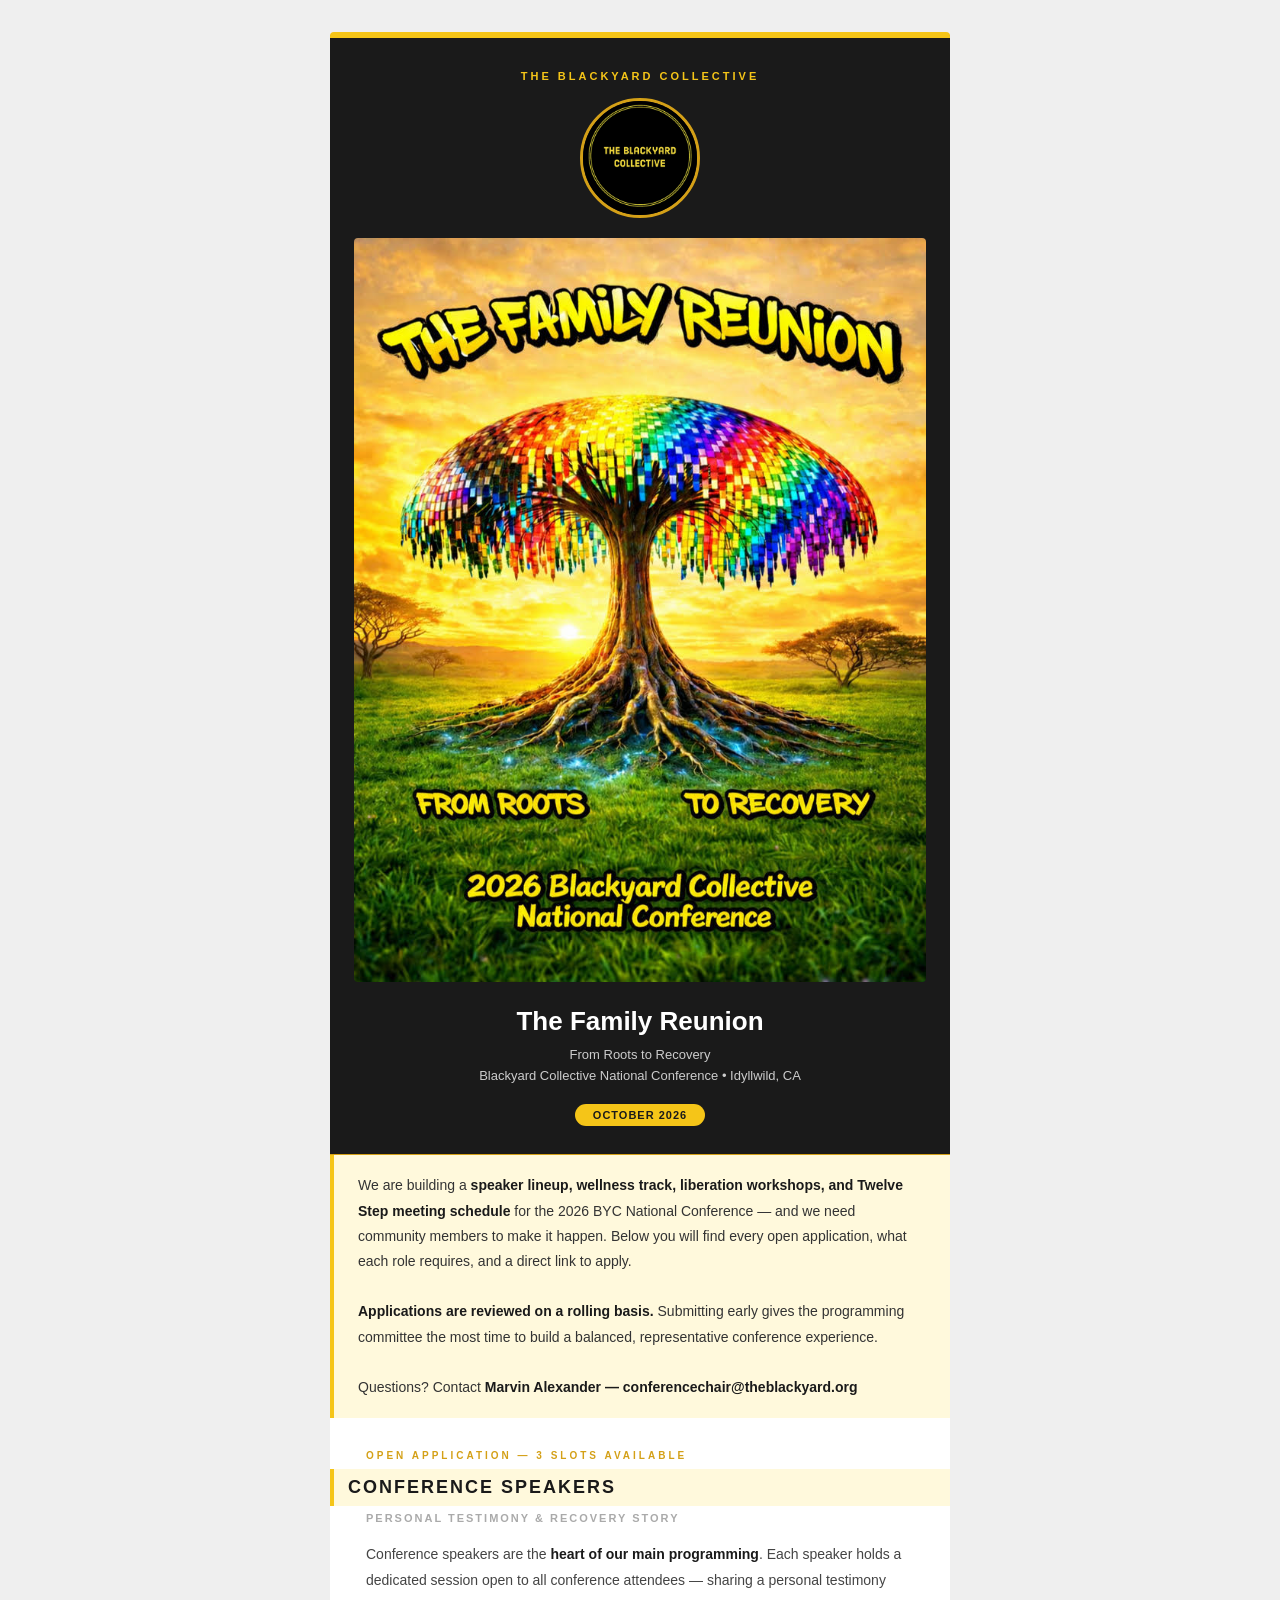
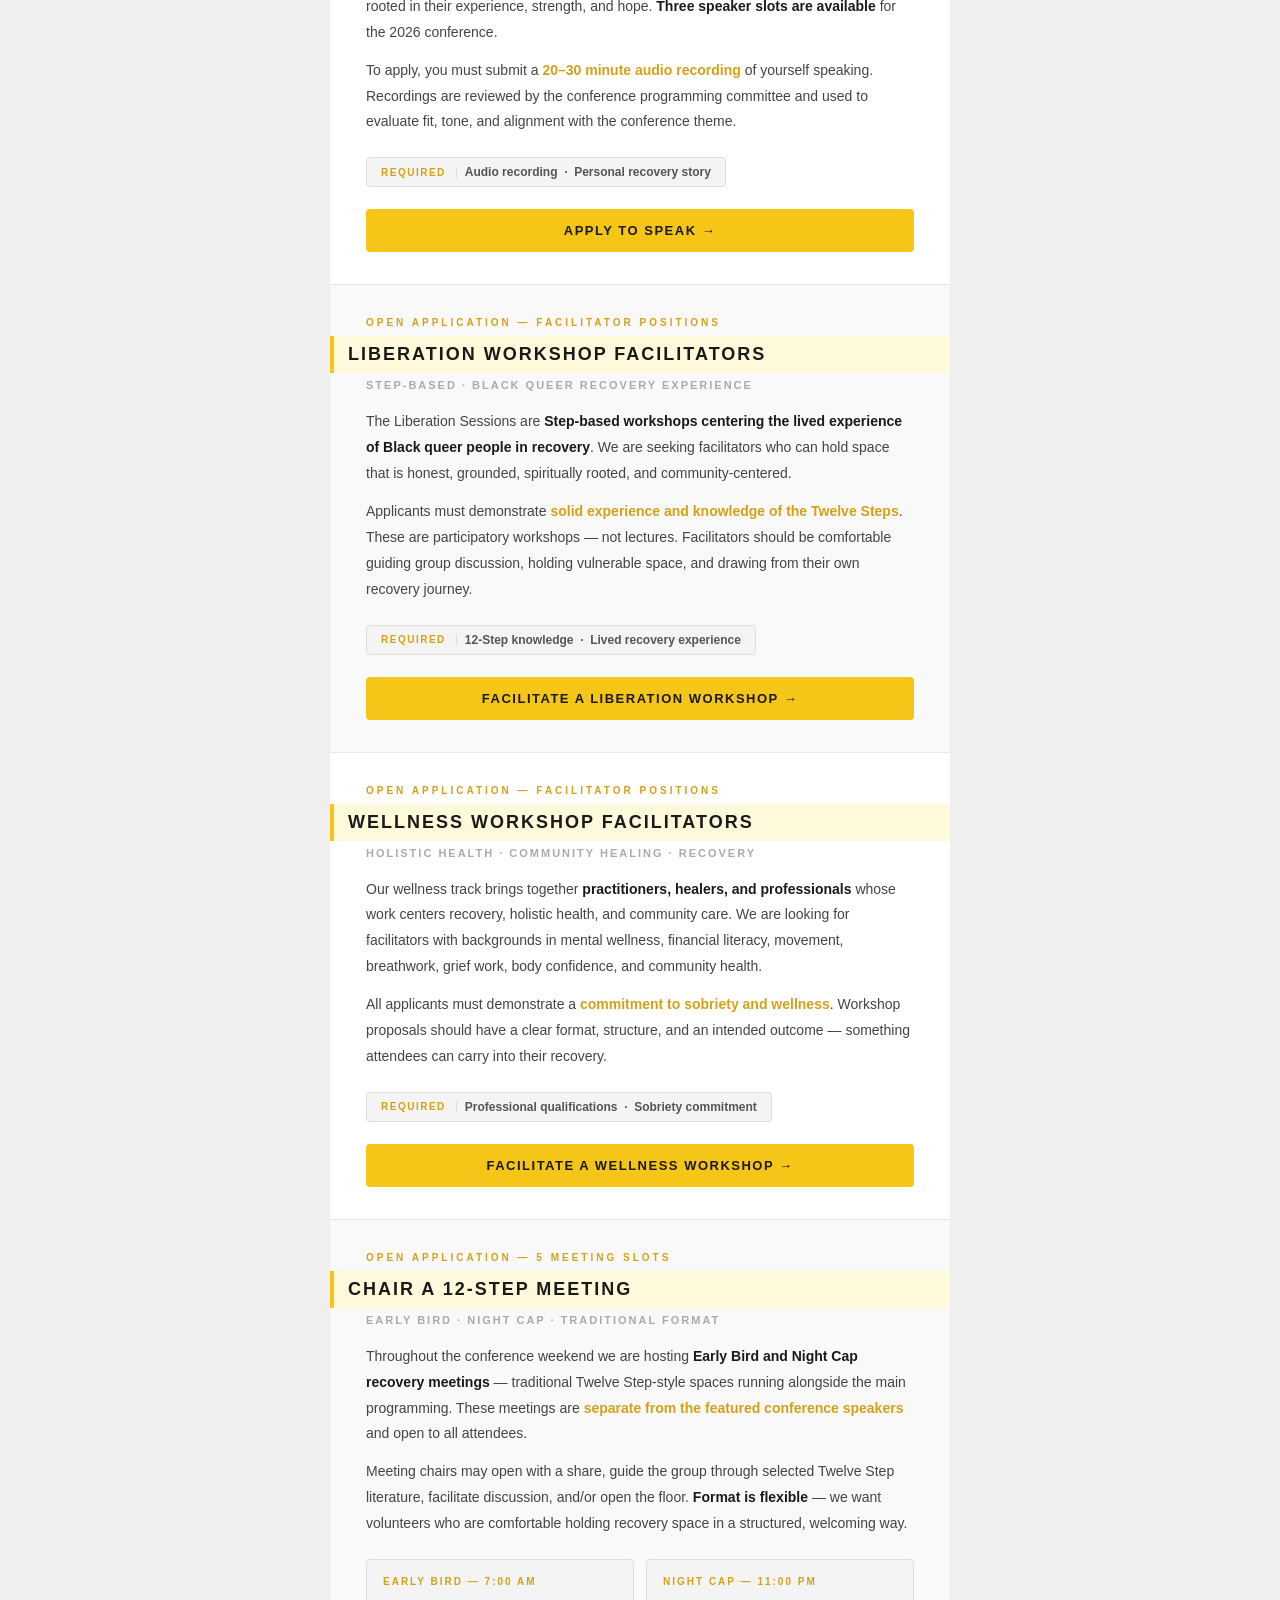
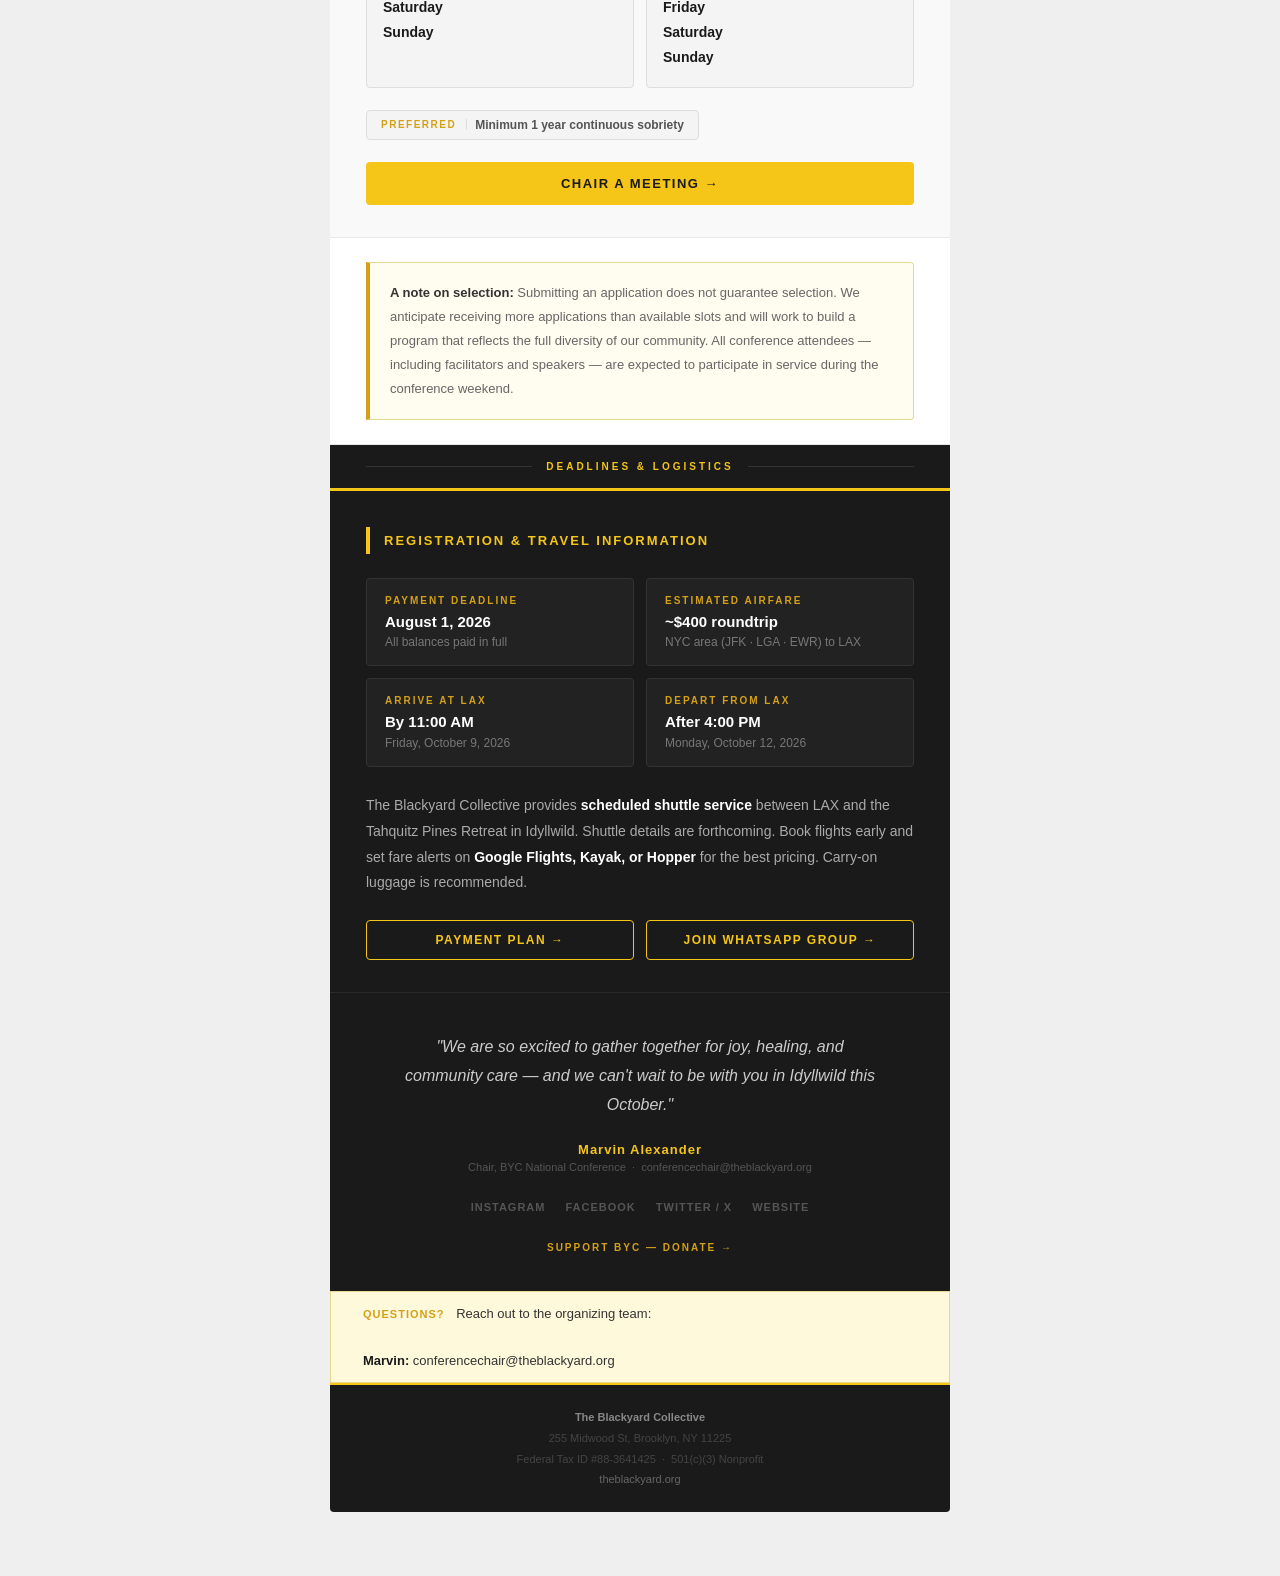
==== commit 6f2a15a2: "Add BYC circular logo to newsletter hero Co-Authored-By: Claude Sonnet 4.6 <noreply@anthropic.com>" ====
--- a/newsletter/index.html
+++ b/newsletter/index.html
@@ -9,9 +9,9 @@
   *, *::before, *::after { box-sizing: border-box; margin: 0; padding: 0; }
 
   body {
-    font-family: 'Georgia', 'Times New Roman', serif;
-    background: #0A0A0A;
-    color: #D0D0D0;
+    font-family: 'Arial', 'Helvetica Neue', sans-serif;
+    background: #EFEFEF;
+    color: #333333;
     padding: 32px 16px 64px;
     -webkit-font-smoothing: antialiased;
   }
@@ -21,140 +21,146 @@
     margin: 0 auto;
   }
 
-  /* ── HERO IMAGE ─────────────────────────────────────────────────────────── */
-  .hero-image-wrap {
-    border-radius: 6px 6px 0 0;
-    overflow: hidden;
-    border-top: 5px solid #F5C518;
-    line-height: 0;
-  }
-
-  .hero-image-wrap img {
+  /* ── HERO — exact BYC form header pattern ───────────────────────────────── */
+  .hero {
+    background: #1A1A1A;
+    color: #FFFFFF;
+    text-align: center;
+    padding: 32px 24px 28px;
+    border-top: 6px solid #F5C518;
+    border-radius: 4px 4px 0 0;
+  }
+
+  .hero .org-name {
+    font-size: 11px;
+    letter-spacing: 3px;
+    text-transform: uppercase;
+    color: #F5C518;
+    margin-bottom: 16px;
+    font-weight: 700;
+  }
+
+  .hero .bubble-logo {
+    width: 120px;
+    height: 120px;
+    border-radius: 50%;
+    display: block;
+    margin: 0 auto 20px;
+    object-fit: cover;
+    border: 3px solid #D4A017;
+  }
+
+  .hero .hero-img {
     width: 100%;
     display: block;
-  }
-
-  /* ── EVENT BAND beneath hero image ─────────────────────────────────────── */
-  .event-band {
-    background: #0D0D0D;
-    padding: 20px 40px;
-    display: flex;
-    align-items: center;
-    justify-content: space-between;
-    gap: 16px;
-    flex-wrap: wrap;
-    border-bottom: 1px solid #D4A017;
-  }
-
-  .event-band .event-detail {
-    font-family: 'Arial', sans-serif;
+    border-radius: 4px;
+    margin-bottom: 24px;
+  }
+
+  .hero h1 {
+    font-size: 26px;
+    font-weight: 900;
+    color: #FFFFFF;
+    line-height: 1.2;
+    margin-bottom: 8px;
+  }
+
+  .hero .subtitle {
+    font-size: 13px;
+    color: #CCCCCC;
+    margin-bottom: 18px;
+    line-height: 1.6;
+  }
+
+  .hero .event-badge {
+    display: inline-block;
+    background: #F5C518;
+    color: #1A1A1A;
+    font-size: 11px;
+    font-weight: 700;
+    letter-spacing: 1px;
+    padding: 5px 18px;
+    border-radius: 100px;
+    text-transform: uppercase;
+  }
+
+  /* ── Gold rule ──────────────────────────────────────────────────────────── */
+  .gold-rule {
+    border: none;
+    border-top: 1px solid #D4A017;
+    margin: 0;
+  }
+
+  /* ── Intro banner — exact byc.css intro-banner ──────────────────────────── */
+  .intro-banner {
+    background: #FFF9DC;
+    border-left: 4px solid #F5C518;
+    padding: 18px 24px;
+    font-size: 14px;
+    line-height: 1.8;
+    color: #333333;
+  }
+
+  .intro-banner strong { color: #1A1A1A; }
+
+  /* ── Section cards ──────────────────────────────────────────────────────── */
+  .section-card {
+    background: #FFFFFF;
+    padding: 32px 36px;
+    border-bottom: 1px solid #E8E8E8;
+  }
+
+  .section-card.alt {
+    background: #F9F9F9;
+  }
+
+  /* Section title — exact byc.css .section-title pattern */
+  .section-label {
+    font-size: 10px;
+    font-weight: 800;
+    letter-spacing: 3px;
+    text-transform: uppercase;
+    color: #D4A017;
+    margin-bottom: 8px;
+  }
+
+  .section-title {
+    font-size: 18px;
+    font-weight: 800;
+    letter-spacing: 2px;
+    text-transform: uppercase;
+    color: #1A1A1A;
+    background: #FFF9DC;
+    border-left: 4px solid #F5C518;
+    padding: 8px 14px;
+    margin: 0 -36px 6px;
+  }
+
+  .section-sub {
     font-size: 11px;
     font-weight: 700;
     letter-spacing: 2px;
     text-transform: uppercase;
-    color: #888888;
-    line-height: 1.8;
-  }
-
-  .event-band .event-detail strong {
-    display: block;
-    font-size: 13px;
-    color: #FFFFFF;
-    letter-spacing: 0;
-    font-weight: 900;
-  }
-
-  .event-band .badge {
-    display: inline-block;
-    background: #F5C518;
-    color: #0D0D0D;
-    font-size: 10px;
-    font-weight: 900;
-    letter-spacing: 2px;
-    text-transform: uppercase;
-    padding: 7px 20px;
-    border-radius: 100px;
-    font-family: 'Arial', sans-serif;
-    white-space: nowrap;
-  }
-
-  /* ── INTRO BAND ─────────────────────────────────────────────────────────── */
-  .intro-band {
-    background: #161616;
-    padding: 30px 40px;
-    border-left: 4px solid #F5C518;
-  }
-
-  .intro-band p {
-    font-size: 15px;
+    color: #AAAAAA;
+    margin-bottom: 18px;
+  }
+
+  /* ── Body text ──────────────────────────────────────────────────────────── */
+  .section-body {
+    font-size: 14px;
     line-height: 1.85;
-    color: #D0D0D0;
-  }
-
-  .intro-band strong { color: #FFFFFF; font-style: normal; }
-
-  /* ── SECTION CARDS ──────────────────────────────────────────────────────── */
-  .section-card {
-    padding: 38px 40px;
-    border-bottom: 1px solid #252525;
-  }
-
-  .section-card.dark { background: #111111; }
-  .section-card.char { background: #1C1C1C; }
-
-  .section-label {
-    font-family: 'Arial', sans-serif;
-    font-size: 10px;
-    font-weight: 800;
-    letter-spacing: 3px;
-    text-transform: uppercase;
+    color: #444444;
+    margin-bottom: 22px;
+  }
+
+  .section-body p + p { margin-top: 12px; }
+
+  .section-body strong { color: #1A1A1A; font-weight: 700; }
+
+  .section-body em {
     color: #D4A017;
-    margin-bottom: 10px;
-  }
-
-  .section-title {
-    font-family: 'Arial', sans-serif;
-    font-size: 22px;
-    font-weight: 900;
-    color: #FFFFFF;
-    line-height: 1.2;
-    margin-bottom: 5px;
-    border-left: 4px solid #F5C518;
-    padding-left: 14px;
-    margin-left: -18px;
-  }
-
-  .section-sub {
-    font-family: 'Arial', sans-serif;
-    font-size: 11px;
+    font-style: normal;
     font-weight: 700;
-    letter-spacing: 2px;
-    text-transform: uppercase;
-    color: #555555;
-    margin-bottom: 22px;
-    padding-left: 14px;
-    margin-left: -14px;
-  }
-
-  /* ── Body text — significantly boosted ─────────────────────────────────── */
-  .section-body {
-    font-size: 15px;
-    line-height: 1.85;
-    color: #D0D0D0;
-    margin-bottom: 24px;
-  }
-
-  .section-body p + p { margin-top: 14px; }
-
-  .section-body strong {
-    color: #FFFFFF;
-    font-weight: 700;
-  }
-
-  .section-body em {
-    color: #F5C518;
-    font-style: normal;
-    font-weight: 600;
   }
 
   /* ── Requirement pill ───────────────────────────────────────────────────── */
@@ -162,223 +168,253 @@
     display: inline-flex;
     align-items: center;
     gap: 8px;
-    background: #1E1E1E;
-    border: 1px solid #333333;
-    color: #CCCCCC;
+    background: #F4F4F4;
+    border: 1.5px solid #DDDDDD;
+    color: #555555;
     font-size: 12px;
-    font-family: 'Arial', sans-serif;
     font-weight: 600;
-    padding: 7px 16px;
+    padding: 7px 14px;
     border-radius: 4px;
-    margin-bottom: 24px;
+    margin-bottom: 22px;
   }
 
   .req-pill .req-label {
-    color: #F5C518;
+    color: #D4A017;
     font-size: 10px;
     font-weight: 800;
     text-transform: uppercase;
     letter-spacing: 1.5px;
-    border-right: 1px solid #333333;
+    border-right: 1px solid #DDDDDD;
     padding-right: 10px;
   }
 
-  /* ── CTA Buttons ────────────────────────────────────────────────────────── */
+  /* ── CTA buttons — exact byc.css submit-btn style ───────────────────────── */
   .cta-primary {
     display: block;
     background: #F5C518;
-    color: #0D0D0D;
+    color: #1A1A1A;
+    font-family: 'Arial', sans-serif;
+    font-size: 13px;
+    font-weight: 900;
+    letter-spacing: 1.5px;
+    text-transform: uppercase;
+    text-decoration: none;
+    text-align: center;
+    padding: 14px 32px;
+    border-radius: 4px;
+    transition: opacity 0.2s;
+  }
+
+  .cta-primary:hover { opacity: 0.85; }
+
+  .cta-outline {
+    display: inline-block;
+    background: transparent;
+    color: #1A1A1A;
+    border: 1.5px solid #1A1A1A;
     font-family: 'Arial', sans-serif;
     font-size: 12px;
-    font-weight: 900;
-    letter-spacing: 2px;
+    font-weight: 800;
+    letter-spacing: 1.5px;
     text-transform: uppercase;
     text-decoration: none;
     text-align: center;
-    padding: 16px 32px;
+    padding: 12px 22px;
     border-radius: 4px;
-    transition: opacity 0.2s;
-  }
-
-  .cta-primary:hover { opacity: 0.88; }
-
-  .cta-outline {
+    transition: background 0.15s;
+  }
+
+  .cta-outline:hover {
+    background: #1A1A1A;
+    color: #F5C518;
+  }
+
+  /* ── Meeting slot grid ──────────────────────────────────────────────────── */
+  .slot-grid {
+    display: grid;
+    grid-template-columns: 1fr 1fr;
+    gap: 12px;
+    margin-bottom: 22px;
+  }
+
+  .slot-card {
+    background: #F4F4F4;
+    border: 1.5px solid #DDDDDD;
+    border-radius: 4px;
+    padding: 16px;
+  }
+
+  .slot-card .slot-time {
+    font-size: 10px;
+    font-weight: 800;
+    letter-spacing: 2px;
+    text-transform: uppercase;
+    color: #D4A017;
+    margin-bottom: 8px;
+  }
+
+  .slot-card .slot-days {
+    font-size: 14px;
+    font-weight: 600;
+    color: #1A1A1A;
+    line-height: 1.8;
+  }
+
+  /* ── Divider band ───────────────────────────────────────────────────────── */
+  .divider-band {
+    background: #1A1A1A;
+    padding: 16px 36px;
+    display: flex;
+    align-items: center;
+    gap: 14px;
+  }
+
+  .divider-band .band-line {
+    flex: 1;
+    height: 1px;
+    background: #333333;
+  }
+
+  .divider-band .band-text {
+    font-size: 10px;
+    font-weight: 800;
+    letter-spacing: 3px;
+    text-transform: uppercase;
+    color: #F5C518;
+    white-space: nowrap;
+  }
+
+  /* ── Notice box ─────────────────────────────────────────────────────────── */
+  .notice-box {
+    background: #FFFDF0;
+    border: 1px solid #E8D88A;
+    border-left: 4px solid #D4A017;
+    padding: 18px 20px;
+    border-radius: 0 4px 4px 0;
+  }
+
+  .notice-box p {
+    font-size: 13px;
+    line-height: 1.85;
+    color: #666666;
+  }
+
+  .notice-box strong { color: #333333; }
+
+  /* ── Logistics — dark section matching submit-section ───────────────────── */
+  .logistics {
+    background: #1A1A1A;
+    padding: 36px 36px 32px;
+    border-top: 3px solid #F5C518;
+  }
+
+  .logistics .logistics-heading {
+    font-size: 13px;
+    font-weight: 800;
+    letter-spacing: 2px;
+    text-transform: uppercase;
+    color: #F5C518;
+    background: transparent;
+    border-left: 4px solid #F5C518;
+    padding: 6px 14px;
+    margin: 0 0 24px;
+    display: block;
+  }
+
+  .logistics-grid {
+    display: grid;
+    grid-template-columns: 1fr 1fr;
+    gap: 12px;
+    margin-bottom: 26px;
+  }
+
+  .logistics-item {
+    padding: 16px 18px;
+    background: #222222;
+    border-radius: 4px;
+    border: 1px solid #333333;
+  }
+
+  .logistics-item .log-label {
+    font-size: 10px;
+    font-weight: 800;
+    letter-spacing: 2px;
+    text-transform: uppercase;
+    color: #D4A017;
+    margin-bottom: 6px;
+  }
+
+  .logistics-item .log-value {
+    font-size: 15px;
+    font-weight: 900;
+    color: #FFFFFF;
+    line-height: 1.3;
+  }
+
+  .logistics-item .log-note {
+    font-size: 12px;
+    color: #777777;
+    margin-top: 4px;
+  }
+
+  .logistics .logistics-body {
+    font-size: 14px;
+    line-height: 1.85;
+    color: #AAAAAA;
+    margin-bottom: 24px;
+  }
+
+  .logistics .logistics-body strong { color: #FFFFFF; }
+
+  .cta-row {
+    display: flex;
+    gap: 12px;
+    flex-wrap: wrap;
+  }
+
+  .cta-row .cta-outline-light {
+    flex: 1;
+    min-width: 140px;
+    text-align: center;
     display: inline-block;
     background: transparent;
     color: #F5C518;
     border: 1.5px solid #F5C518;
     font-family: 'Arial', sans-serif;
-    font-size: 11px;
-    font-weight: 900;
+    font-size: 12px;
+    font-weight: 800;
     letter-spacing: 1.5px;
     text-transform: uppercase;
     text-decoration: none;
+    padding: 12px 22px;
+    border-radius: 4px;
+    transition: background 0.15s;
+  }
+
+  .cta-row .cta-outline-light:hover {
+    background: rgba(245,197,24,0.1);
+  }
+
+  /* ── Closing — dark like submit-section ─────────────────────────────────── */
+  .closing {
+    background: #1A1A1A;
+    padding: 40px 36px 36px;
     text-align: center;
-    padding: 12px 24px;
-    border-radius: 4px;
-    transition: background 0.2s;
-  }
-
-  .cta-outline:hover { background: rgba(245,197,24,0.08); }
-
-  /* ── Meeting slot grid ──────────────────────────────────────────────────── */
-  .slot-grid {
-    display: grid;
-    grid-template-columns: 1fr 1fr;
-    gap: 12px;
-    margin-bottom: 24px;
-  }
-
-  .slot-card {
-    background: #0D0D0D;
-    border: 1px solid #2A2A2A;
-    border-radius: 4px;
-    padding: 18px;
-  }
-
-  .slot-card .slot-time {
-    font-family: 'Arial', sans-serif;
-    font-size: 10px;
-    font-weight: 800;
-    letter-spacing: 2px;
-    text-transform: uppercase;
-    color: #D4A017;
-    margin-bottom: 8px;
-  }
-
-  .slot-card .slot-days {
-    font-family: 'Arial', sans-serif;
-    font-size: 14px;
-    font-weight: 600;
-    color: #DDDDDD;
+    border-top: 1px solid #2A2A2A;
+  }
+
+  .closing-quote {
+    font-size: 16px;
+    font-style: italic;
+    color: #CCCCCC;
     line-height: 1.8;
-  }
-
-  /* ── Divider band ───────────────────────────────────────────────────────── */
-  .divider-band {
-    background: #0D0D0D;
-    padding: 22px 40px;
-    display: flex;
-    align-items: center;
-    gap: 16px;
-  }
-
-  .divider-band .band-line {
-    flex: 1;
-    height: 1px;
-    background: #2A2A2A;
-  }
-
-  .divider-band .band-text {
-    font-family: 'Arial', sans-serif;
-    font-size: 10px;
-    font-weight: 800;
-    letter-spacing: 3px;
-    text-transform: uppercase;
-    color: #444444;
-    white-space: nowrap;
-  }
-
-  /* ── Notice box ─────────────────────────────────────────────────────────── */
-  .notice-box {
-    background: #0D0D0D;
-    border: 1px solid #2A2A2A;
-    border-left: 3px solid #D4A017;
-    padding: 20px 22px;
-    border-radius: 0 4px 4px 0;
-  }
-
-  .notice-box p {
-    font-size: 14px;
-    line-height: 1.85;
-    color: #999999;
-  }
-
-  .notice-box strong { color: #C0C0C0; }
-
-  /* ── Logistics ──────────────────────────────────────────────────────────── */
-  .logistics {
-    background: #0D0D0D;
-    padding: 36px 40px;
-    border-top: 3px solid #F5C518;
-  }
-
-  .logistics-grid {
-    display: grid;
-    grid-template-columns: 1fr 1fr;
-    gap: 14px;
-    margin-bottom: 28px;
-  }
-
-  .logistics-item {
-    padding: 18px 20px;
-    background: #161616;
-    border-radius: 4px;
-    border: 1px solid #222222;
-  }
-
-  .logistics-item .log-label {
-    font-family: 'Arial', sans-serif;
-    font-size: 10px;
-    font-weight: 800;
-    letter-spacing: 2px;
-    text-transform: uppercase;
-    color: #D4A017;
-    margin-bottom: 6px;
-  }
-
-  .logistics-item .log-value {
-    font-family: 'Arial', sans-serif;
-    font-size: 15px;
-    font-weight: 900;
-    color: #FFFFFF;
-    line-height: 1.3;
-  }
-
-  .logistics-item .log-note {
-    font-family: 'Arial', sans-serif;
-    font-size: 12px;
-    color: #666666;
-    margin-top: 5px;
-  }
-
-  .logistics .section-body {
-    margin-bottom: 24px;
-  }
-
-  .cta-row {
-    display: flex;
-    gap: 12px;
-    flex-wrap: wrap;
-  }
-
-  .cta-row .cta-outline {
-    flex: 1;
-    min-width: 140px;
-    text-align: center;
-  }
-
-  /* ── Closing ────────────────────────────────────────────────────────────── */
-  .closing {
-    background: #111111;
-    padding: 44px 40px 36px;
-    text-align: center;
-    border-top: 1px solid #222222;
-  }
-
-  .closing-quote {
-    font-size: 18px;
-    font-style: italic;
-    color: #E0E0E0;
-    line-height: 1.75;
-    margin-bottom: 24px;
-    max-width: 460px;
+    margin-bottom: 22px;
+    max-width: 480px;
     margin-left: auto;
     margin-right: auto;
   }
 
   .closing-sig {
-    font-family: 'Arial', sans-serif;
     font-size: 13px;
     font-weight: 800;
     color: #F5C518;
@@ -387,22 +423,20 @@
   }
 
   .closing-role {
-    font-family: 'Arial', sans-serif;
-    font-size: 12px;
+    font-size: 11px;
     color: #555555;
-    margin-bottom: 32px;
+    margin-bottom: 28px;
   }
 
   .social-row {
     display: flex;
     justify-content: center;
     gap: 20px;
-    margin-bottom: 28px;
+    margin-bottom: 24px;
     flex-wrap: wrap;
   }
 
   .social-link {
-    font-family: 'Arial', sans-serif;
     font-size: 11px;
     font-weight: 700;
     letter-spacing: 1px;
@@ -413,105 +447,122 @@
 
   .social-link:hover { color: #F5C518; }
 
+  .donate-link {
+    display: inline-block;
+    font-size: 10px;
+    font-weight: 800;
+    letter-spacing: 2px;
+    text-transform: uppercase;
+    color: #D4A017;
+    text-decoration: none;
+  }
+
+  /* ── Contacts bar — exact byc.css contacts-bar ──────────────────────────── */
+  .contacts-bar {
+    background: #FFF9DC;
+    border: 1px solid #E8D88A;
+    padding: 14px 32px;
+    display: flex;
+    align-items: center;
+    gap: 32px;
+    flex-wrap: wrap;
+    font-size: 13px;
+  }
+
+  .contacts-bar strong { color: #1A1A1A; }
+
+  .contacts-bar .label {
+    font-size: 11px;
+    text-transform: uppercase;
+    letter-spacing: 1px;
+    color: #D4A017;
+    font-weight: 700;
+    margin-right: 8px;
+  }
+
   /* ── Footer ─────────────────────────────────────────────────────────────── */
   .footer {
-    background: #0A0A0A;
-    padding: 24px 40px;
+    background: #1A1A1A;
+    padding: 22px 36px;
     text-align: center;
-    border-top: 1px solid #1A1A1A;
-    border-radius: 0 0 6px 6px;
+    border-top: 2px solid #F5C518;
+    border-radius: 0 0 4px 4px;
   }
 
   .footer p {
-    font-family: 'Arial', sans-serif;
     font-size: 11px;
-    color: #3A3A3A;
+    color: #444444;
     line-height: 1.9;
   }
 
-  .footer a { color: #505050; text-decoration: none; }
-
-  .footer .donate-link {
-    display: inline-block;
-    margin-top: 14px;
-    font-family: 'Arial', sans-serif;
-    font-size: 10px;
-    font-weight: 800;
-    letter-spacing: 2px;
-    text-transform: uppercase;
-    color: #D4A017;
-    text-decoration: none;
-  }
+  .footer a { color: #666666; text-decoration: none; }
 
   /* ── Responsive ─────────────────────────────────────────────────────────── */
   @media (max-width: 600px) {
-    .event-band       { padding: 18px 24px; flex-direction: column; align-items: flex-start; }
-    .intro-band       { padding: 24px; }
-    .section-card     { padding: 28px 24px; }
-    .section-title    { font-size: 20px; margin-left: -14px; }
-    .slot-grid        { grid-template-columns: 1fr; }
-    .logistics        { padding: 28px 24px; }
-    .logistics-grid   { grid-template-columns: 1fr; }
-    .cta-row          { flex-direction: column; }
-    .closing          { padding: 32px 24px 28px; }
-    .footer           { padding: 20px 24px; }
-    .divider-band     { padding: 16px 24px; }
-    .section-body     { font-size: 14px; }
+    .hero            { padding: 24px 18px 22px; }
+    .hero h1         { font-size: 22px; }
+    .intro-banner    { padding: 16px 18px; }
+    .section-card    { padding: 24px 20px; }
+    .section-title   { margin: 0 -20px 6px; font-size: 16px; }
+    .slot-grid       { grid-template-columns: 1fr; }
+    .logistics       { padding: 26px 20px; }
+    .logistics-grid  { grid-template-columns: 1fr; }
+    .cta-row         { flex-direction: column; }
+    .closing         { padding: 30px 20px 26px; }
+    .footer          { padding: 18px 20px; }
+    .divider-band    { padding: 14px 20px; }
+    .contacts-bar    { padding: 14px 20px; gap: 16px; }
   }
 </style>
 </head>
 <body>
 <div class="email-wrapper">
 
-  <!-- ── HERO IMAGE ───────────────────────────────────────────────────────── -->
-  <div class="hero-image-wrap">
-    <img src="byc_tree.jpg" alt="The Family Reunion — From Roots to Recovery · 2026 Blackyard Collective National Conference">
-  </div>
-
-  <!-- ── EVENT BAND ───────────────────────────────────────────────────────── -->
-  <div class="event-band">
-    <div class="event-detail">
-      Location
-      <strong>Tahquitz Pines Retreat, Idyllwild, CA</strong>
-    </div>
-    <div class="event-detail">
-      Dates
-      <strong>October 9–12, 2026</strong>
-    </div>
-    <span class="badge">Applications Open</span>
-  </div>
-
-  <!-- ── INTRO ────────────────────────────────────────────────────────────── -->
-  <div class="intro-band">
-    <p>
-      We are building a <strong>speaker lineup, wellness track, liberation workshops, and Twelve Step meeting schedule</strong>
-      for the 2026 BYC National Conference — and we need community members to make it happen.
-      Below you will find every open application, what each role requires, and a direct link to apply.
-    </p>
-    <p style="margin-top:14px;">
-      <strong>Applications are reviewed on a rolling basis.</strong>
-      Submitting early gives the programming committee the most time to build a balanced,
-      representative conference experience.
-    </p>
+  <!-- ── HERO — BYC form header pattern ───────────────────────────────────── -->
+  <div class="hero">
+    <div class="org-name">The Blackyard Collective</div>
+    <img class="bubble-logo" src="byc_bubble.jpg" alt="The Blackyard Collective">
+    <img class="hero-img" src="byc_tree.jpg" alt="The Family Reunion — From Roots to Recovery · 2026 Blackyard Collective National Conference">
+    <h1>The Family Reunion</h1>
+    <div class="subtitle">
+      From Roots to Recovery<br>
+      Blackyard Collective National Conference &bull; Idyllwild, CA
+    </div>
+    <div class="event-badge">October 2026</div>
+  </div>
+
+  <hr class="gold-rule">
+
+  <!-- ── INTRO BANNER ─────────────────────────────────────────────────────── -->
+  <div class="intro-banner">
+    We are building a <strong>speaker lineup, wellness track, liberation workshops, and Twelve Step meeting schedule</strong>
+    for the 2026 BYC National Conference — and we need community members to make it happen.
+    Below you will find every open application, what each role requires, and a direct link to apply.
+    <br><br>
+    <strong>Applications are reviewed on a rolling basis.</strong>
+    Submitting early gives the programming committee the most time to build a balanced,
+    representative conference experience.
+    <br><br>
+    Questions? Contact <strong>Marvin Alexander — conferencechair@theblackyard.org</strong>
   </div>
 
   <!-- ── CONFERENCE SPEAKERS ──────────────────────────────────────────────── -->
-  <div class="section-card dark">
+  <div class="section-card">
     <p class="section-label">Open Application — 3 Slots Available</p>
-    <h2 class="section-title">Conference Speakers</h2>
+    <div class="section-title">Conference Speakers</div>
     <p class="section-sub">Personal Testimony &amp; Recovery Story</p>
 
     <div class="section-body">
       <p>
-        Conference speakers are the <strong>heart of our main programming</strong>. Each speaker
-        holds a dedicated session open to all conference attendees — sharing a personal testimony
-        rooted in their experience, strength, and hope.
-        <strong>Three speaker slots are available</strong> for the 2026 conference.
+        Conference speakers are the <strong>heart of our main programming</strong>. Each speaker holds
+        a dedicated session open to all conference attendees — sharing a personal testimony rooted in
+        their experience, strength, and hope. <strong>Three speaker slots are available</strong>
+        for the 2026 conference.
       </p>
       <p>
         To apply, you must submit a <em>20–30 minute audio recording</em> of yourself speaking.
-        Recordings are reviewed by the conference programming committee and used to evaluate
-        fit, tone, and alignment with the conference theme.
+        Recordings are reviewed by the conference programming committee and used to evaluate fit,
+        tone, and alignment with the conference theme.
       </p>
     </div>
 
@@ -526,9 +577,9 @@
   </div>
 
   <!-- ── LIBERATION WORKSHOPS ─────────────────────────────────────────────── -->
-  <div class="section-card char">
+  <div class="section-card alt">
     <p class="section-label">Open Application — Facilitator Positions</p>
-    <h2 class="section-title">Liberation Workshop Facilitators</h2>
+    <div class="section-title">Liberation Workshop Facilitators</div>
     <p class="section-sub">Step-Based · Black Queer Recovery Experience</p>
 
     <div class="section-body">
@@ -555,22 +606,22 @@
   </div>
 
   <!-- ── WELLNESS WORKSHOPS ────────────────────────────────────────────────── -->
-  <div class="section-card dark">
+  <div class="section-card">
     <p class="section-label">Open Application — Facilitator Positions</p>
-    <h2 class="section-title">Wellness Workshop Facilitators</h2>
+    <div class="section-title">Wellness Workshop Facilitators</div>
     <p class="section-sub">Holistic Health · Community Healing · Recovery</p>
 
     <div class="section-body">
       <p>
         Our wellness track brings together <strong>practitioners, healers, and professionals</strong>
         whose work centers recovery, holistic health, and community care. We are looking for
-        facilitators with backgrounds in areas like mental wellness, financial literacy, movement,
+        facilitators with backgrounds in mental wellness, financial literacy, movement,
         breathwork, grief work, body confidence, and community health.
       </p>
       <p>
         All applicants must demonstrate a <em>commitment to sobriety and wellness</em>.
         Workshop proposals should have a clear format, structure, and an intended outcome —
-        something attendees can leave with and carry into their recovery.
+        something attendees can carry into their recovery.
       </p>
     </div>
 
@@ -585,22 +636,22 @@
   </div>
 
   <!-- ── CHAIR A MEETING ───────────────────────────────────────────────────── -->
-  <div class="section-card char">
+  <div class="section-card alt">
     <p class="section-label">Open Application — 5 Meeting Slots</p>
-    <h2 class="section-title">Chair a 12-Step Meeting</h2>
+    <div class="section-title">Chair a 12-Step Meeting</div>
     <p class="section-sub">Early Bird · Night Cap · Traditional Format</p>
 
     <div class="section-body">
       <p>
         Throughout the conference weekend we are hosting <strong>Early Bird and Night Cap
-        recovery meetings</strong> — traditional Twelve Step-style spaces that run alongside
-        the main programming. These meetings are <em>separate from the featured conference speakers</em>
-        and open to all attendees.
+        recovery meetings</strong> — traditional Twelve Step-style spaces running alongside
+        the main programming. These meetings are <em>separate from the featured conference
+        speakers</em> and open to all attendees.
       </p>
       <p>
         Meeting chairs may open with a share, guide the group through selected Twelve Step literature,
-        facilitate discussion, and/or open the floor for sharing. <strong>Format is flexible</strong>
-        — we want volunteers who are comfortable holding recovery space in a structured, welcoming way.
+        facilitate discussion, and/or open the floor. <strong>Format is flexible</strong> — we want
+        volunteers who are comfortable holding recovery space in a structured, welcoming way.
       </p>
     </div>
 
@@ -626,14 +677,13 @@
   </div>
 
   <!-- ── APPLICATION NOTE ──────────────────────────────────────────────────── -->
-  <div class="section-card dark" style="padding-top:26px;padding-bottom:26px;">
+  <div class="section-card" style="padding-top:24px;padding-bottom:24px;">
     <div class="notice-box">
       <p>
         <strong>A note on selection:</strong> Submitting an application does not guarantee selection.
-        We anticipate receiving more applications than available slots and will work to build
-        a program that reflects the full diversity of our community. All conference attendees —
-        including facilitators and speakers — are expected to participate in service during
-        the conference weekend.
+        We anticipate receiving more applications than available slots and will work to build a program
+        that reflects the full diversity of our community. All conference attendees — including
+        facilitators and speakers — are expected to participate in service during the conference weekend.
       </p>
     </div>
   </div>
@@ -647,6 +697,8 @@
 
   <!-- ── LOGISTICS ────────────────────────────────────────────────────────── -->
   <div class="logistics">
+    <span class="logistics-heading">Registration &amp; Travel Information</span>
+
     <div class="logistics-grid">
       <div class="logistics-item">
         <div class="log-label">Payment Deadline</div>
@@ -670,20 +722,18 @@
       </div>
     </div>
 
-    <div class="section-body">
-      <p>
-        The Blackyard Collective provides <strong>scheduled shuttle service</strong> between LAX
-        and the Tahquitz Pines Retreat in Idyllwild. Shuttle details are forthcoming.
-        Book flights early and set fare alerts on <strong>Google Flights, Kayak, or Hopper</strong>
-        for the best pricing. Carry-on luggage is recommended.
-      </p>
-    </div>
+    <p class="logistics-body">
+      The Blackyard Collective provides <strong>scheduled shuttle service</strong> between LAX and
+      the Tahquitz Pines Retreat in Idyllwild. Shuttle details are forthcoming. Book flights early
+      and set fare alerts on <strong>Google Flights, Kayak, or Hopper</strong> for the best pricing.
+      Carry-on luggage is recommended.
+    </p>
 
     <div class="cta-row">
-      <a href="https://www.zeffy.com/en-US/donation-form/2026-byc-national-conference-payment-plan" class="cta-outline">
+      <a href="https://www.zeffy.com/en-US/donation-form/2026-byc-national-conference-payment-plan" class="cta-outline-light">
         Payment Plan →
       </a>
-      <a href="https://chat.whatsapp.com/F0W4oEo0qOOJbGeLn3T3Ie?mode=gi_t" class="cta-outline">
+      <a href="https://chat.whatsapp.com/F0W4oEo0qOOJbGeLn3T3Ie?mode=gi_t" class="cta-outline-light">
         Join WhatsApp Group →
       </a>
     </div>
@@ -708,20 +758,23 @@
       <a href="https://www.theblackyardcollectivenyc.org" class="social-link">Website</a>
     </div>
 
-    <a href="https://www.theblackyardcollectivenyc.org/donate" class="donate-link">
-      Support BYC — Donate →
-    </a>
+    <a href="https://www.theblackyardcollectivenyc.org/donate" class="donate-link">Support BYC — Donate →</a>
+  </div>
+
+  <!-- ── CONTACTS BAR — exact byc.css contacts-bar ────────────────────────── -->
+  <div class="contacts-bar">
+    <div><span class="label">Questions?</span> Reach out to the organizing team:</div>
+    <div><strong>Marvin:</strong> conferencechair@theblackyard.org</div>
   </div>
 
   <!-- ── FOOTER ────────────────────────────────────────────────────────────── -->
   <div class="footer">
     <p>
-      <strong style="color:#4A4A4A;">The Blackyard Collective</strong><br>
+      <strong style="color:#888888;">The Blackyard Collective</strong><br>
       255 Midwood St, Brooklyn, NY 11225<br>
       Federal Tax ID #88-3641425 &nbsp;·&nbsp; 501(c)(3) Nonprofit<br>
       <a href="https://www.theblackyard.org">theblackyard.org</a>
     </p>
-    <a href="https://www.theblackyardcollectivenyc.org/donate" class="donate-link">Donate</a>
   </div>
 
 </div>
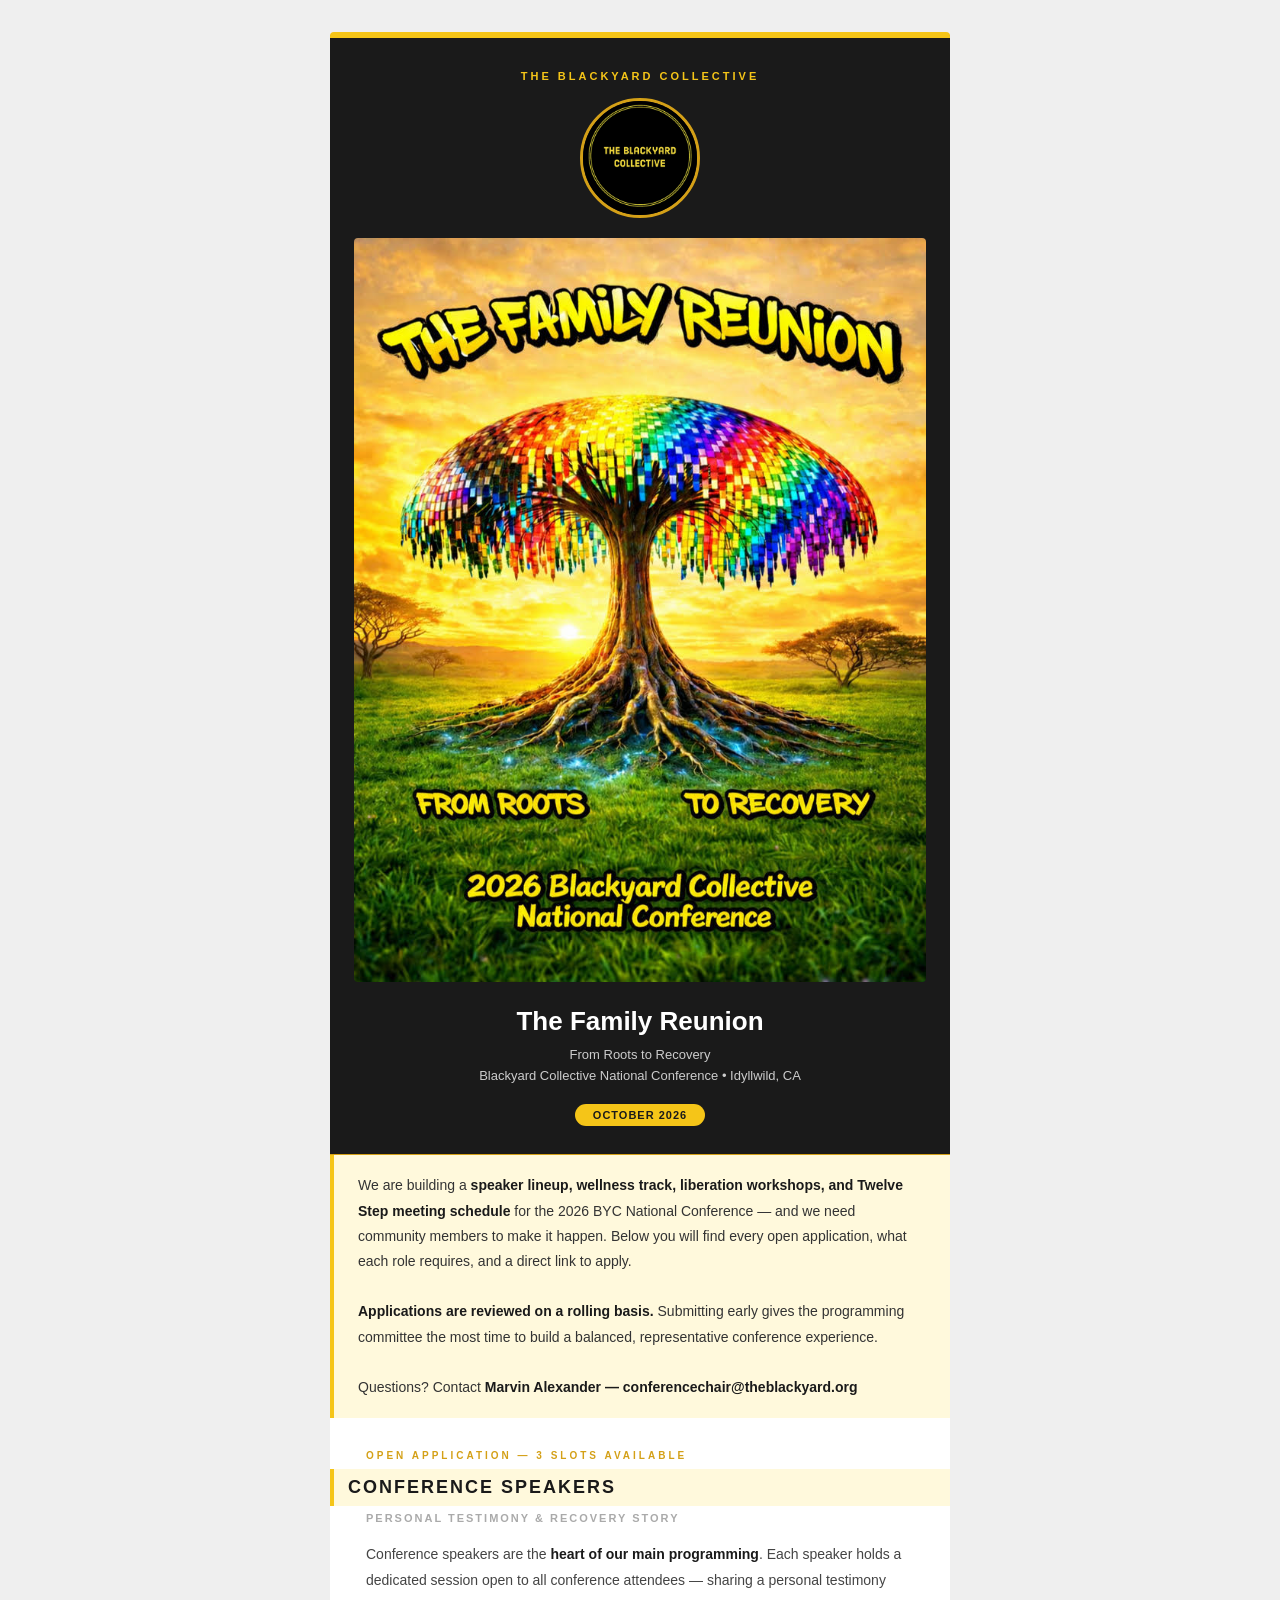
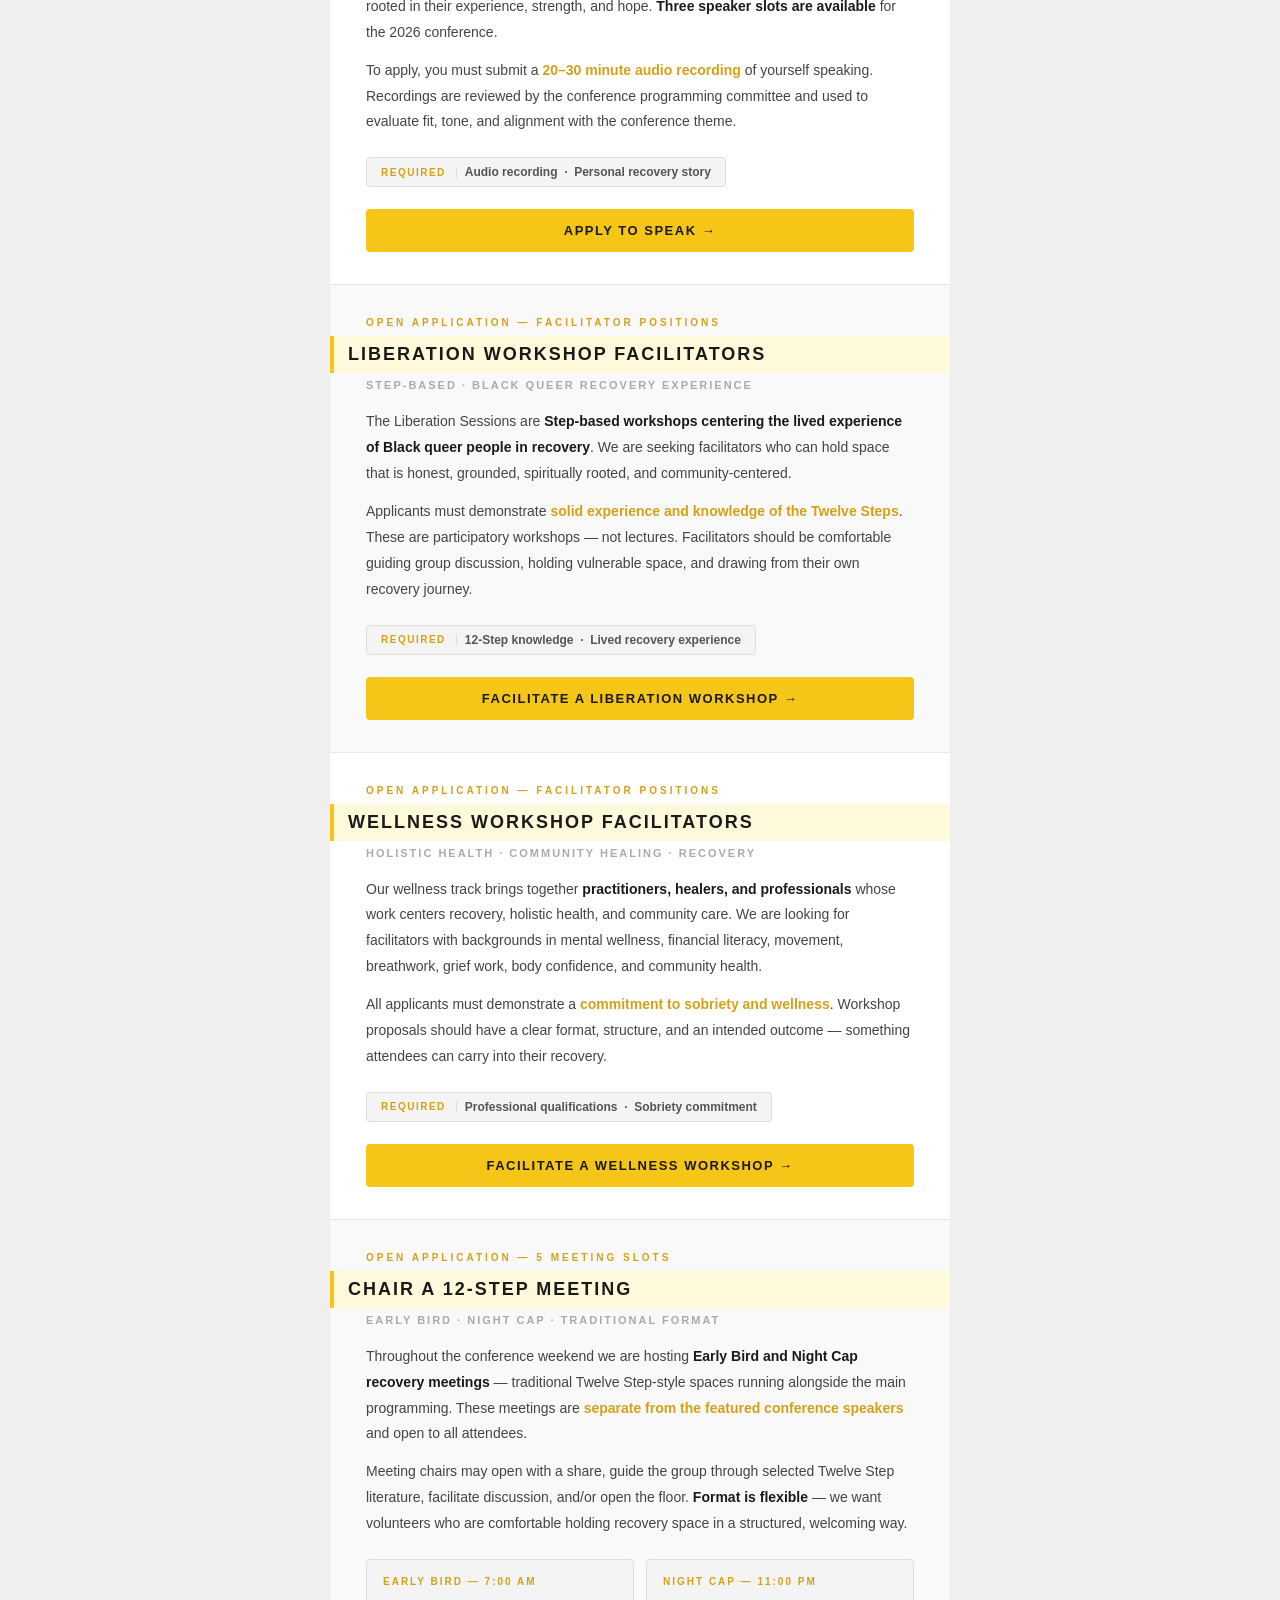
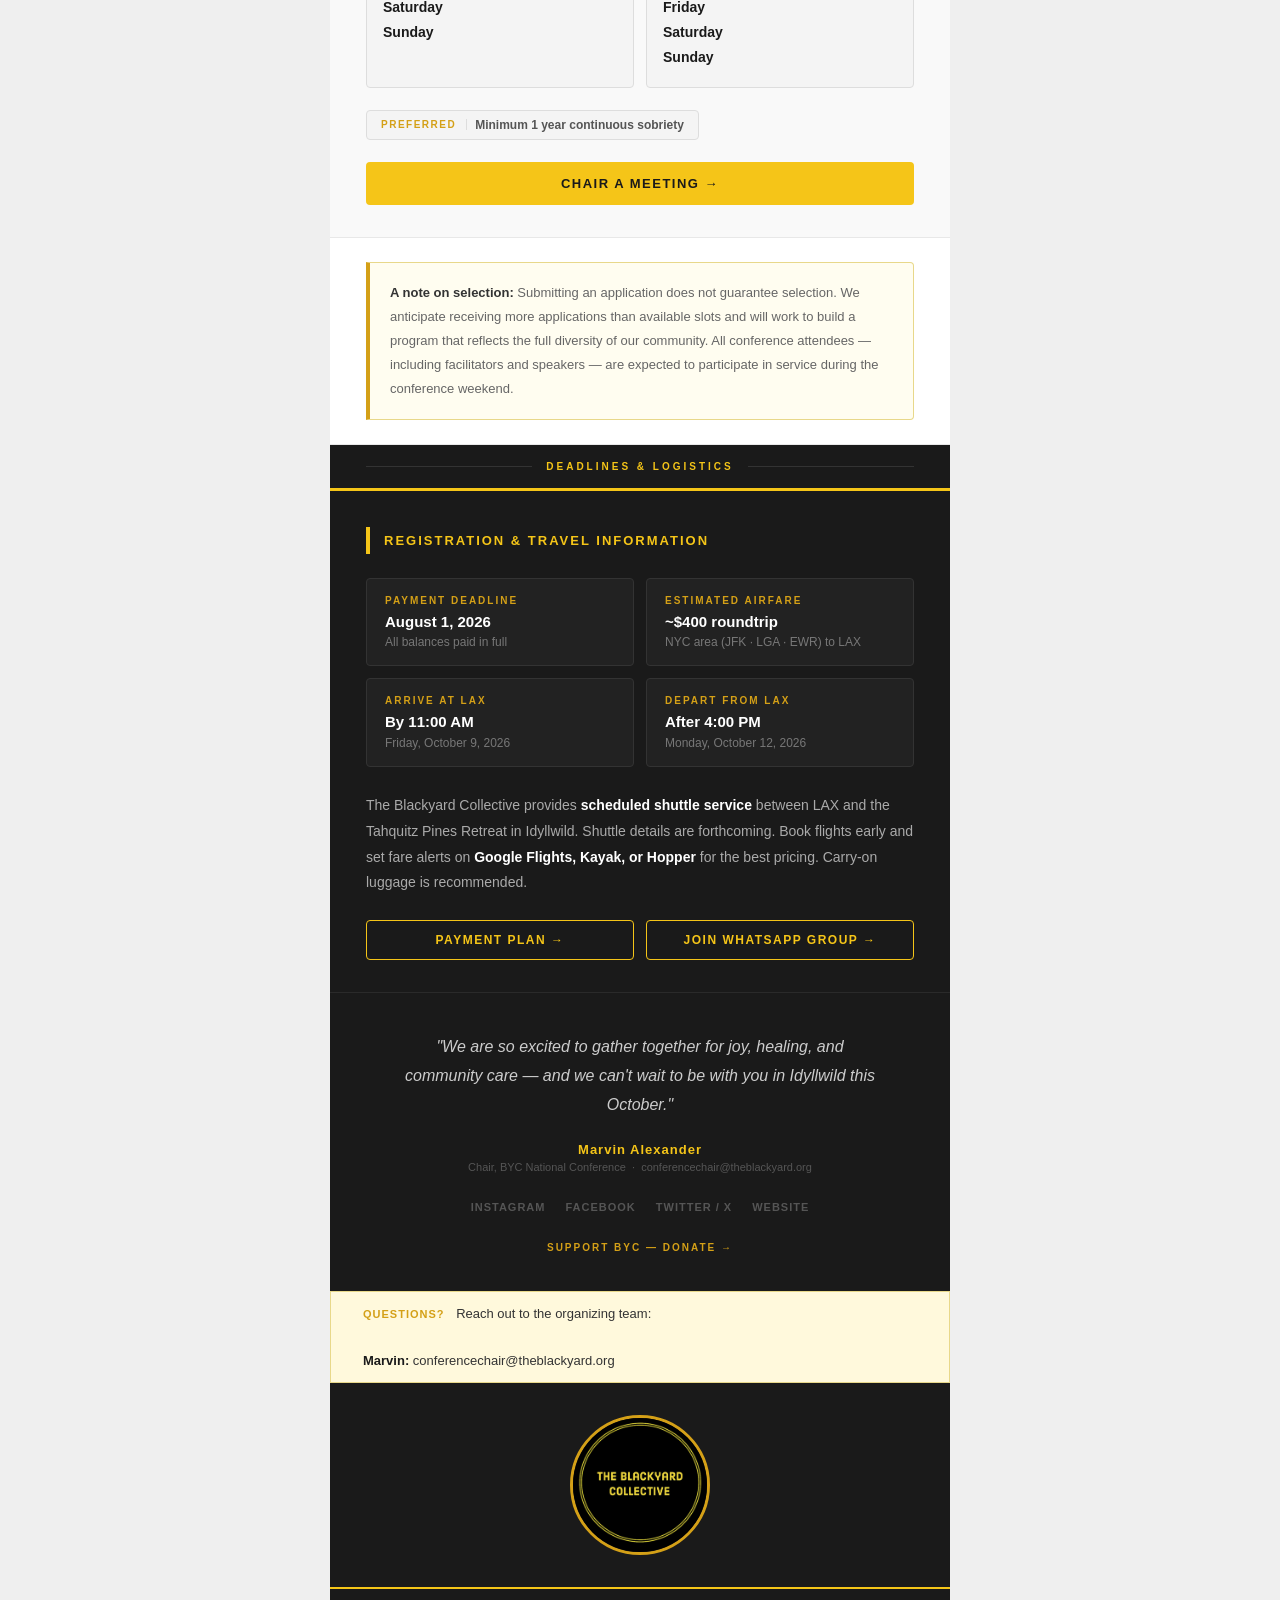
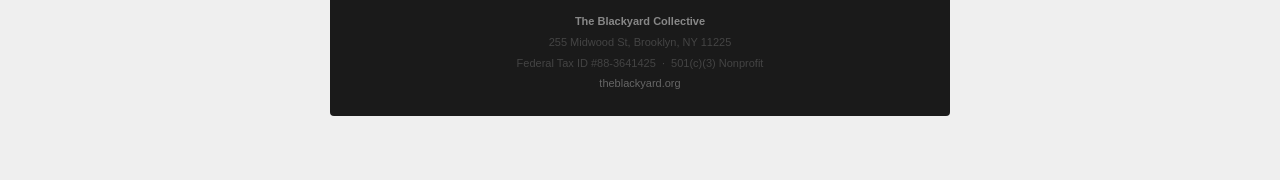
==== commit ed5948b9: "Add BYC logo stamp to bottom of newsletter Co-Authored-By: Claude Sonnet 4.6 <noreply@anthropic.com>" ====
--- a/newsletter/index.html
+++ b/newsletter/index.html
@@ -767,6 +767,11 @@
     <div><strong>Marvin:</strong> conferencechair@theblackyard.org</div>
   </div>
 
+  <!-- ── LOGO CLOSING STAMP ───────────────────────────────────────────────── -->
+  <div style="background:#1A1A1A; text-align:center; padding:32px 24px 28px;">
+    <img src="byc_bubble.jpg" alt="The Blackyard Collective" style="width:140px;height:140px;border-radius:50%;object-fit:cover;border:3px solid #D4A017;display:inline-block;">
+  </div>
+
   <!-- ── FOOTER ────────────────────────────────────────────────────────────── -->
   <div class="footer">
     <p>
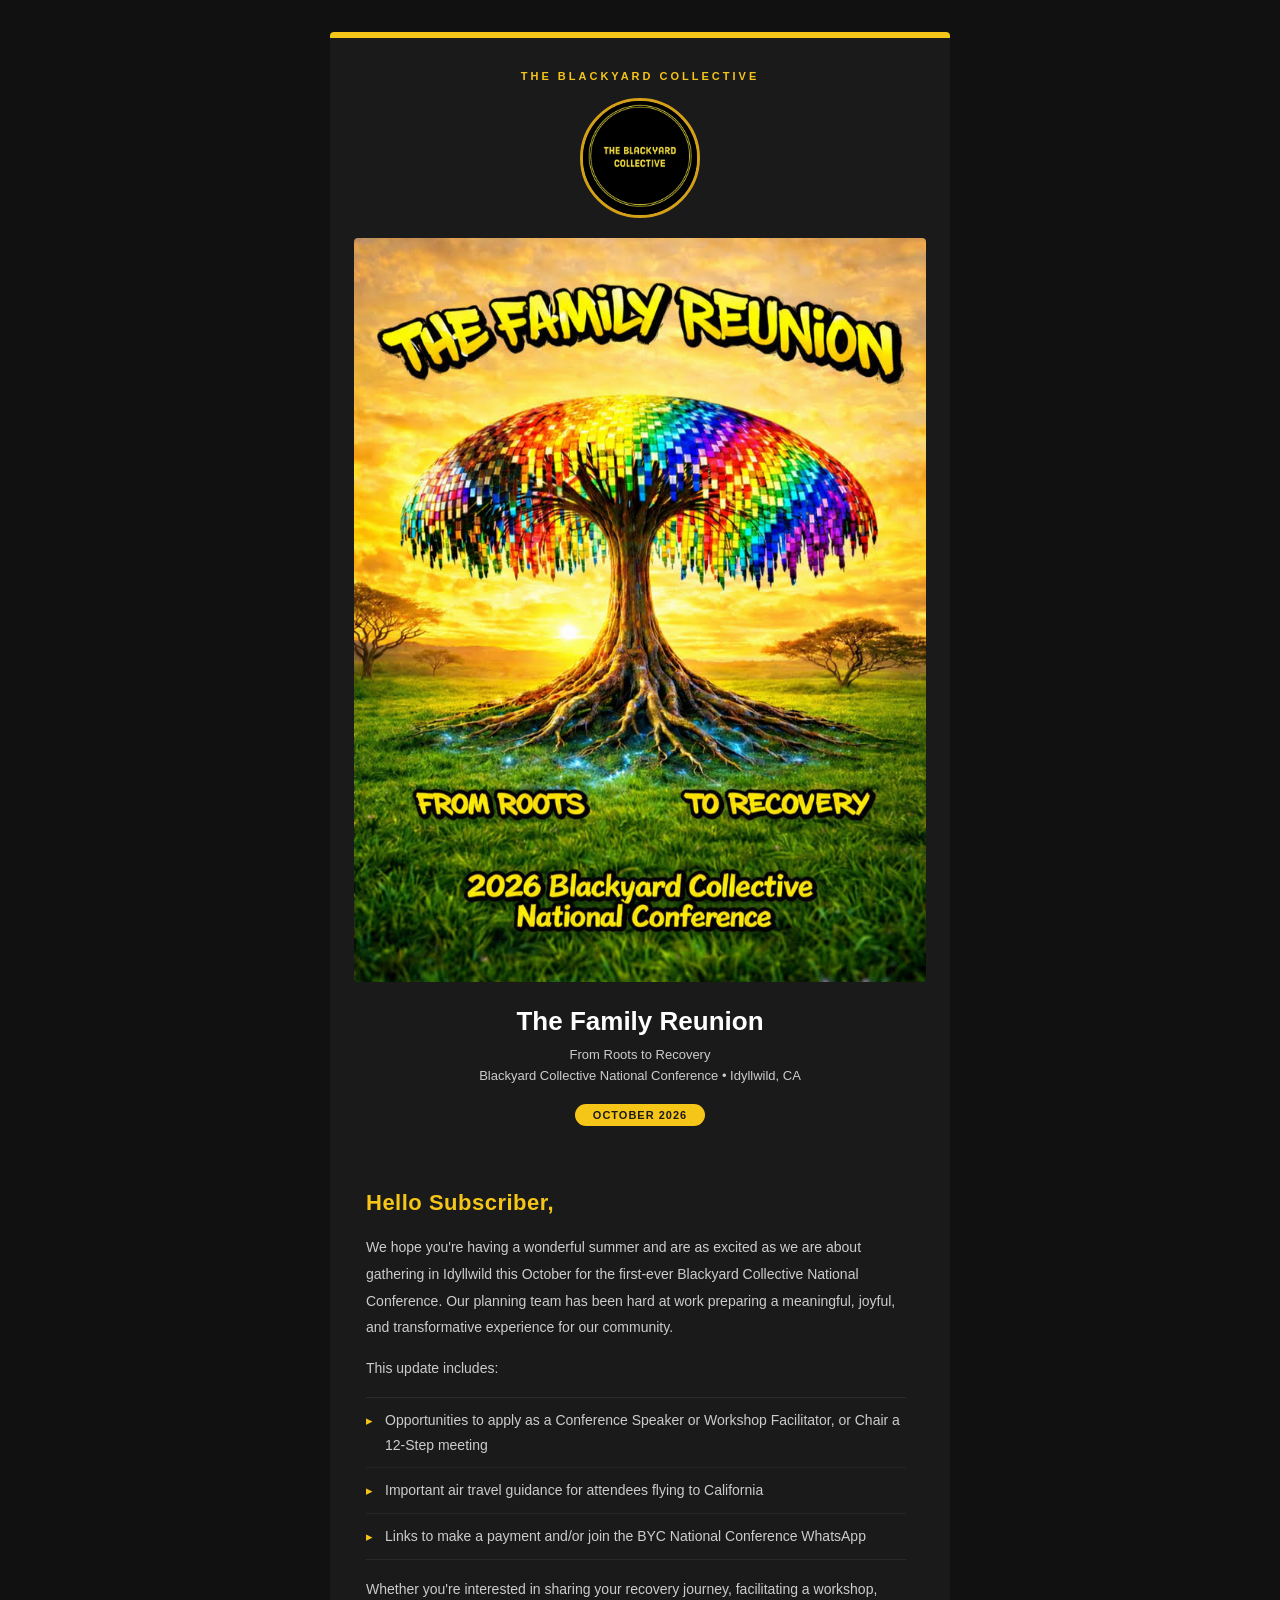
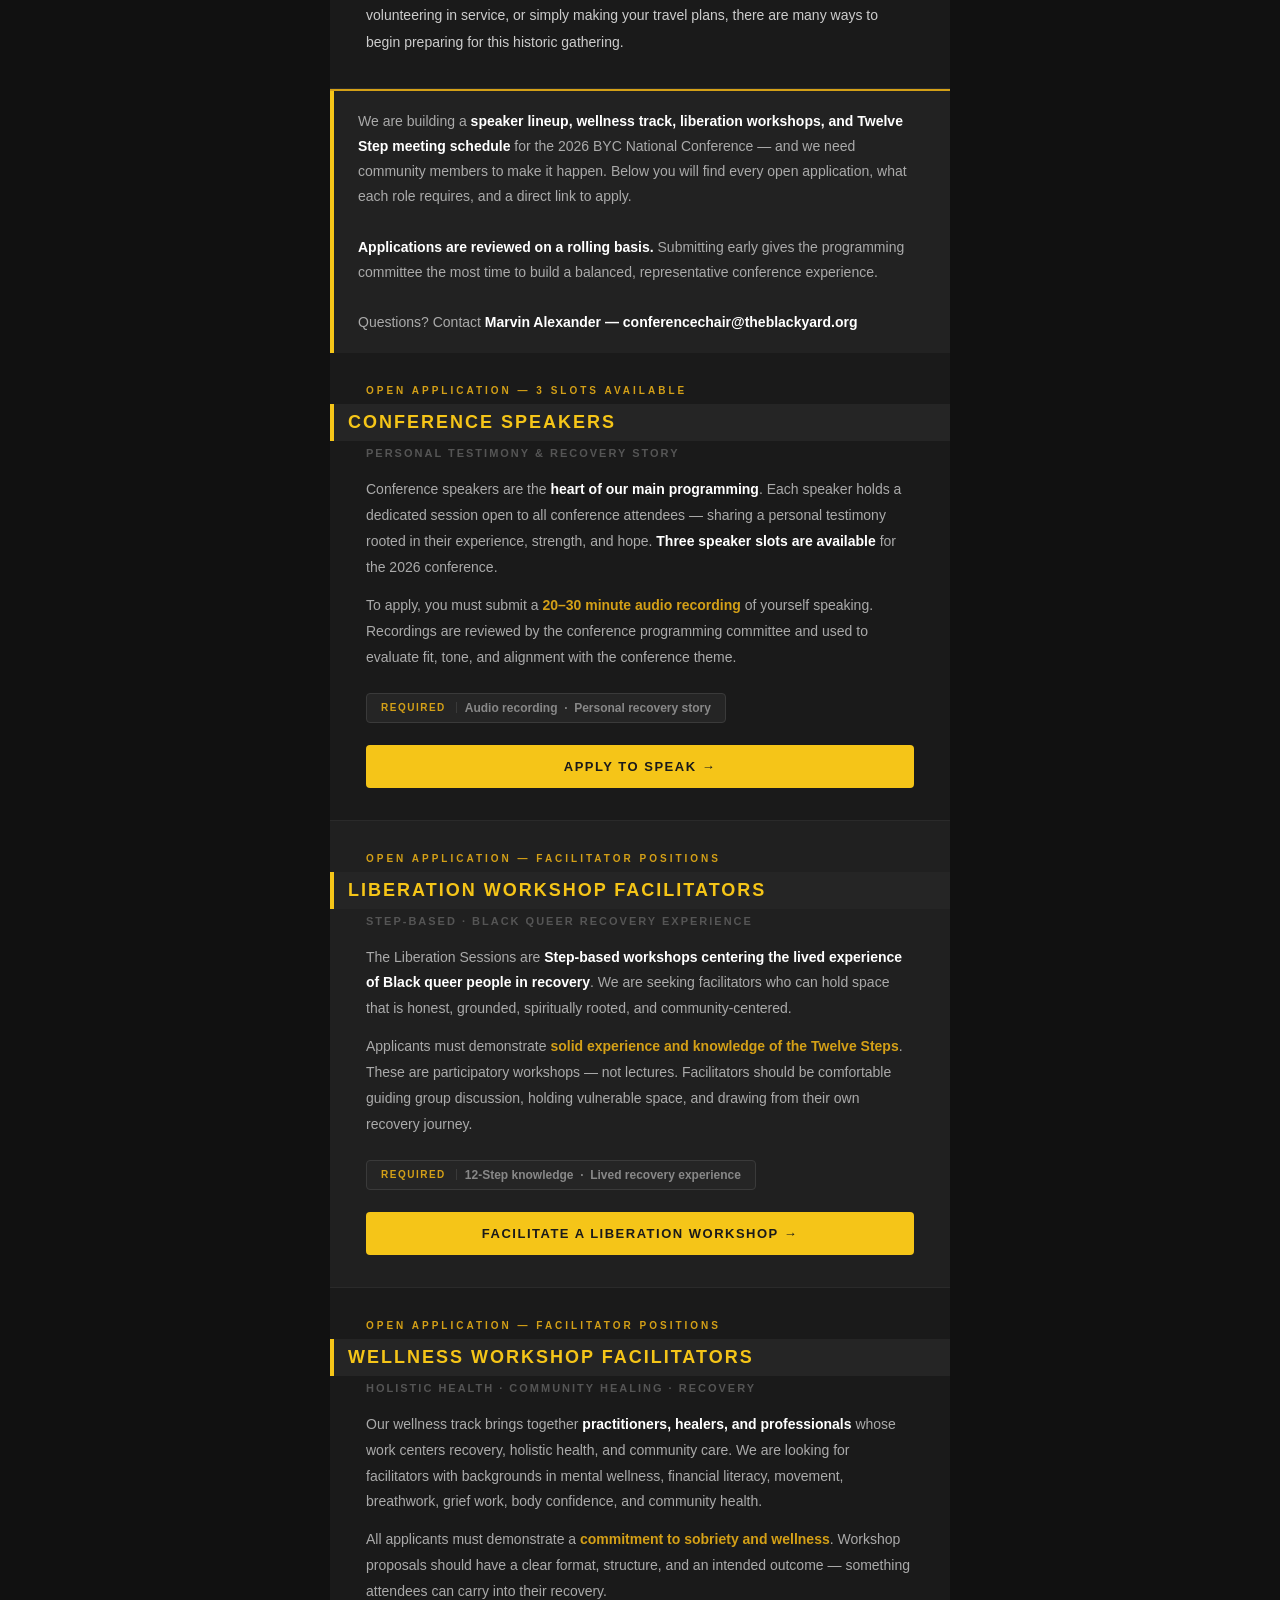
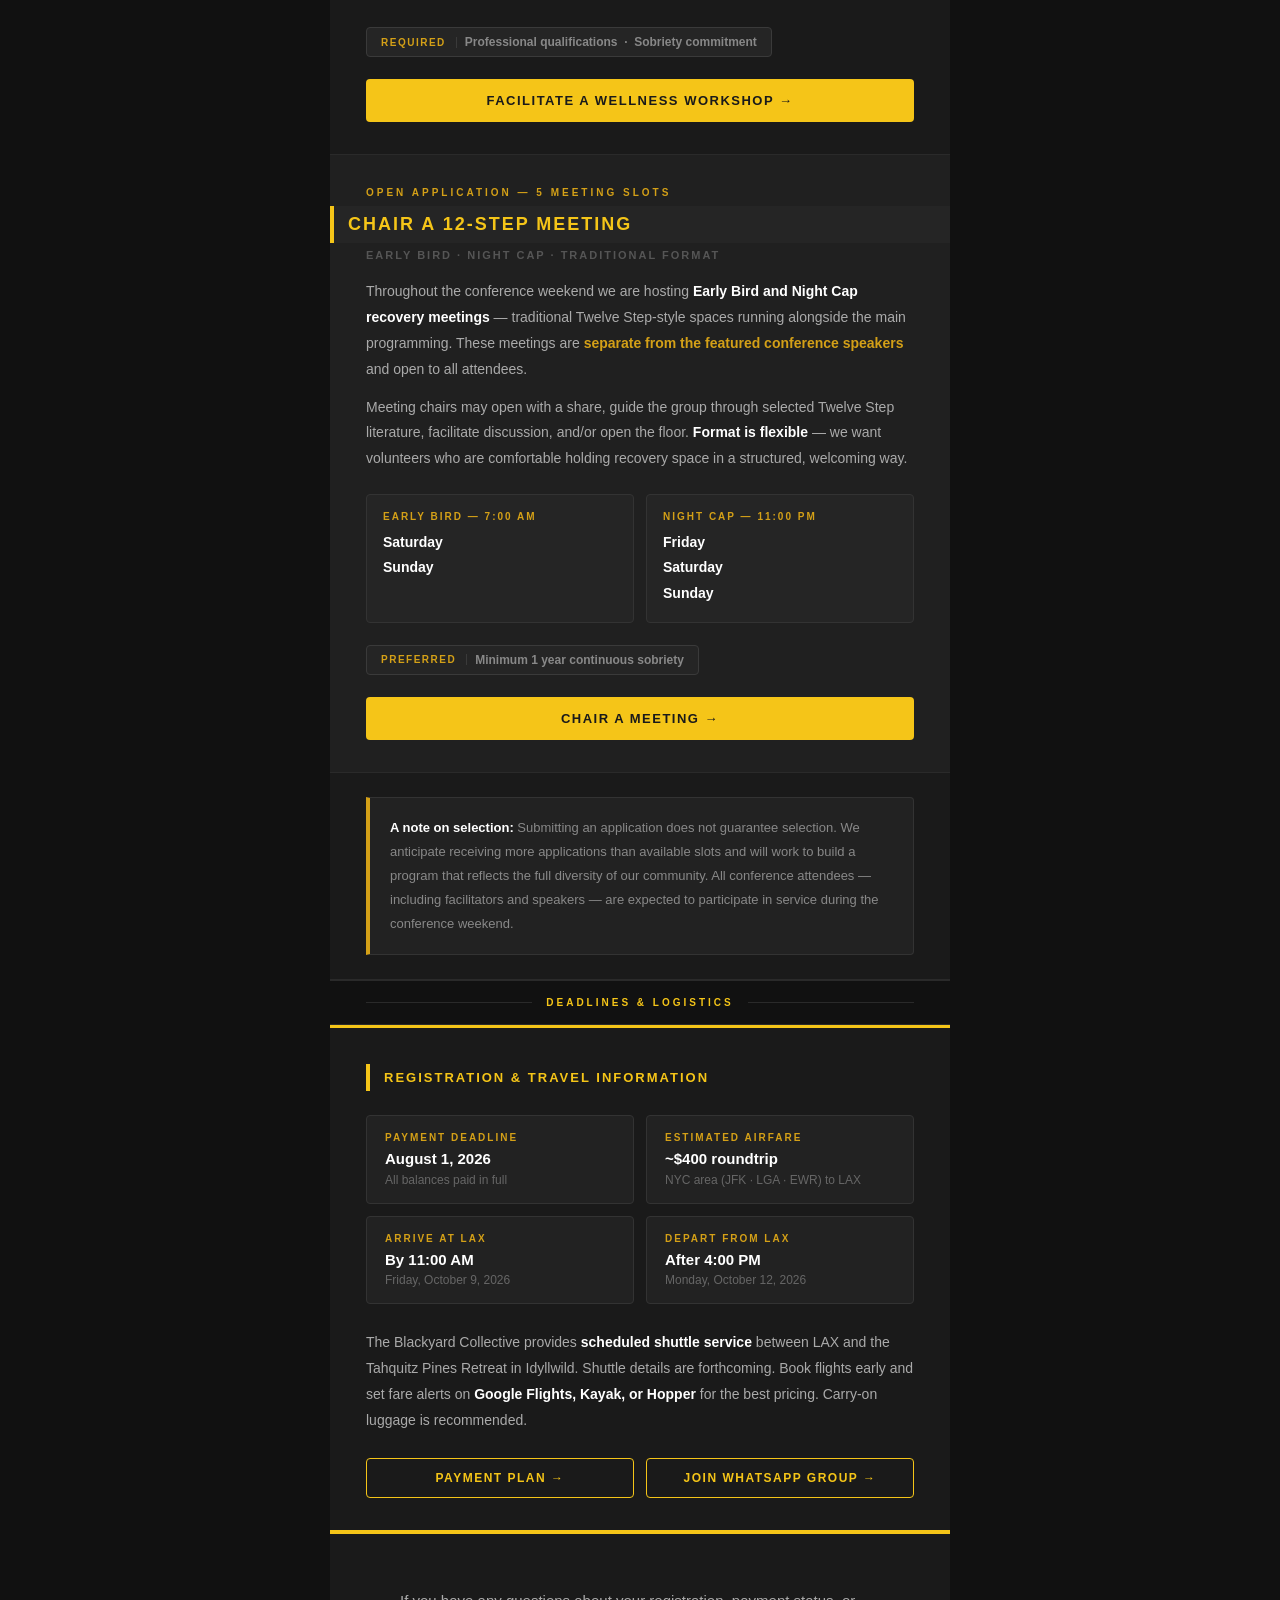
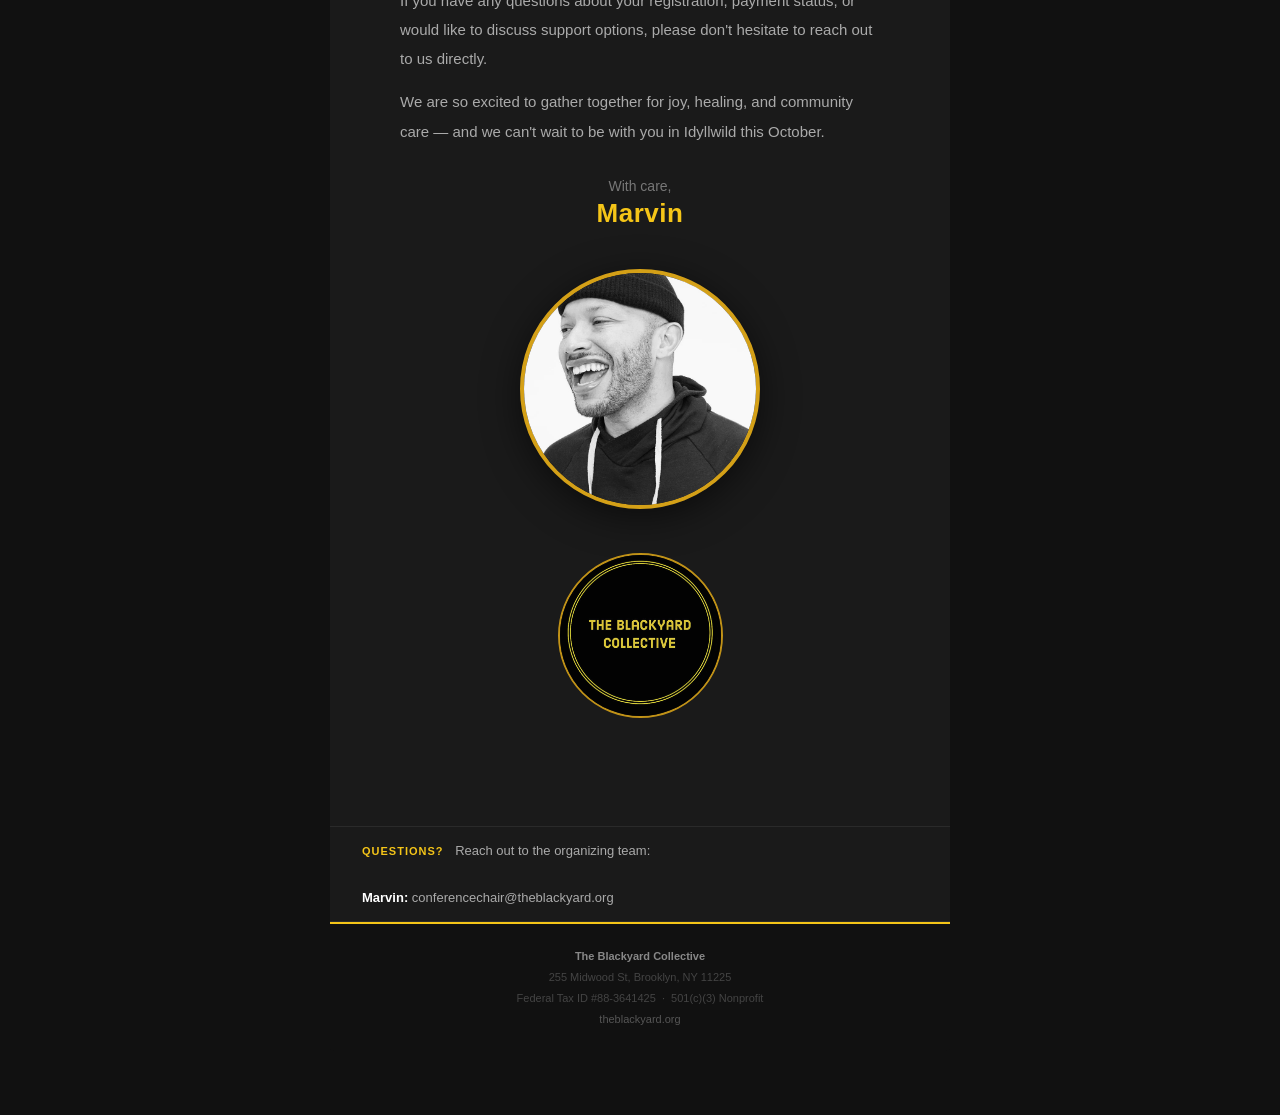
==== commit c0b90a5d: "Convert newsletter to full black/gold BYC aesthetic; enlarge Marvin headshot and closing seal Co-Aut" ====
--- a/newsletter/index.html
+++ b/newsletter/index.html
@@ -6,12 +6,17 @@
 <title>Apply to Serve — BYC National Conference 2026</title>
 <meta name="description" content="Apply to be a Speaker, Workshop Facilitator, or Meeting Chair at the 2026 Blackyard Collective National Conference in Idyllwild, CA.">
 <style>
-  *, *::before, *::after { box-sizing: border-box; margin: 0; padding: 0; }
+  *, *::before, *::after {
+    box-sizing: border-box;
+    margin: 0;
+    padding: 0;
+    font-family: 'Arial', 'Helvetica Neue', Arial, sans-serif;
+  }
 
   body {
-    font-family: 'Arial', 'Helvetica Neue', sans-serif;
-    background: #EFEFEF;
-    color: #333333;
+    font-family: 'Arial', 'Helvetica Neue', Arial, sans-serif;
+    background: #111111;
+    color: #CCCCCC;
     padding: 32px 16px 64px;
     -webkit-font-smoothing: antialiased;
   }
@@ -21,7 +26,7 @@
     margin: 0 auto;
   }
 
-  /* ── HERO — exact BYC form header pattern ───────────────────────────────── */
+  /* ── HERO ───────────────────────────────────────────────────────────────── */
   .hero {
     background: #1A1A1A;
     color: #FFFFFF;
@@ -87,34 +92,87 @@
   /* ── Gold rule ──────────────────────────────────────────────────────────── */
   .gold-rule {
     border: none;
-    border-top: 1px solid #D4A017;
+    border-top: 2px solid #D4A017;
     margin: 0;
   }
 
-  /* ── Intro banner — exact byc.css intro-banner ──────────────────────────── */
+  /* ── Editorial welcome letter ───────────────────────────────────────────── */
+  .welcome-letter {
+    background: #1A1A1A;
+    padding: 36px 36px 32px;
+    border-bottom: 1px solid #2A2A2A;
+  }
+
+  .welcome-greeting {
+    font-size: 22px;
+    font-weight: 900;
+    color: #F5C518;
+    margin-bottom: 18px;
+    letter-spacing: 0.5px;
+  }
+
+  .welcome-body {
+    font-size: 14px;
+    line-height: 1.9;
+    color: #CCCCCC;
+    max-width: 540px;
+  }
+
+  .welcome-body p + p { margin-top: 14px; }
+
+  .welcome-bullets {
+    list-style: none;
+    padding: 0;
+    margin: 16px 0;
+    border-top: 1px solid #2A2A2A;
+    border-bottom: 1px solid #2A2A2A;
+  }
+
+  .welcome-bullets li {
+    display: flex;
+    align-items: flex-start;
+    gap: 12px;
+    font-size: 14px;
+    line-height: 1.75;
+    color: #CCCCCC;
+    padding: 10px 0;
+    border-bottom: 1px solid #252525;
+  }
+
+  .welcome-bullets li:last-child { border-bottom: none; }
+
+  .welcome-bullets li::before {
+    content: "▸";
+    color: #F5C518;
+    font-size: 13px;
+    flex-shrink: 0;
+    margin-top: 2px;
+  }
+
+  /* ── Intro banner ───────────────────────────────────────────────────────── */
   .intro-banner {
-    background: #FFF9DC;
+    background: #222222;
     border-left: 4px solid #F5C518;
     padding: 18px 24px;
     font-size: 14px;
     line-height: 1.8;
-    color: #333333;
-  }
-
-  .intro-banner strong { color: #1A1A1A; }
+    color: #AAAAAA;
+  }
+
+  .intro-banner strong { color: #FFFFFF; }
 
   /* ── Section cards ──────────────────────────────────────────────────────── */
   .section-card {
-    background: #FFFFFF;
+    background: #1A1A1A;
     padding: 32px 36px;
-    border-bottom: 1px solid #E8E8E8;
+    border-bottom: 1px solid #2A2A2A;
   }
 
   .section-card.alt {
-    background: #F9F9F9;
-  }
-
-  /* Section title — exact byc.css .section-title pattern */
+    background: #202020;
+  }
+
+  /* Section title */
   .section-label {
     font-size: 10px;
     font-weight: 800;
@@ -129,8 +187,8 @@
     font-weight: 800;
     letter-spacing: 2px;
     text-transform: uppercase;
-    color: #1A1A1A;
-    background: #FFF9DC;
+    color: #F5C518;
+    background: #252525;
     border-left: 4px solid #F5C518;
     padding: 8px 14px;
     margin: 0 -36px 6px;
@@ -141,7 +199,7 @@
     font-weight: 700;
     letter-spacing: 2px;
     text-transform: uppercase;
-    color: #AAAAAA;
+    color: #555555;
     margin-bottom: 18px;
   }
 
@@ -149,13 +207,13 @@
   .section-body {
     font-size: 14px;
     line-height: 1.85;
-    color: #444444;
+    color: #AAAAAA;
     margin-bottom: 22px;
   }
 
   .section-body p + p { margin-top: 12px; }
 
-  .section-body strong { color: #1A1A1A; font-weight: 700; }
+  .section-body strong { color: #FFFFFF; font-weight: 700; }
 
   .section-body em {
     color: #D4A017;
@@ -168,9 +226,9 @@
     display: inline-flex;
     align-items: center;
     gap: 8px;
-    background: #F4F4F4;
-    border: 1.5px solid #DDDDDD;
-    color: #555555;
+    background: #252525;
+    border: 1.5px solid #3A3A3A;
+    color: #888888;
     font-size: 12px;
     font-weight: 600;
     padding: 7px 14px;
@@ -184,11 +242,11 @@
     font-weight: 800;
     text-transform: uppercase;
     letter-spacing: 1.5px;
-    border-right: 1px solid #DDDDDD;
+    border-right: 1px solid #3A3A3A;
     padding-right: 10px;
   }
 
-  /* ── CTA buttons — exact byc.css submit-btn style ───────────────────────── */
+  /* ── CTA buttons ────────────────────────────────────────────────────────── */
   .cta-primary {
     display: block;
     background: #F5C518;
@@ -210,8 +268,8 @@
   .cta-outline {
     display: inline-block;
     background: transparent;
-    color: #1A1A1A;
-    border: 1.5px solid #1A1A1A;
+    color: #F5C518;
+    border: 1.5px solid #F5C518;
     font-family: 'Arial', sans-serif;
     font-size: 12px;
     font-weight: 800;
@@ -224,10 +282,7 @@
     transition: background 0.15s;
   }
 
-  .cta-outline:hover {
-    background: #1A1A1A;
-    color: #F5C518;
-  }
+  .cta-outline:hover { background: rgba(245,197,24,0.1); }
 
   /* ── Meeting slot grid ──────────────────────────────────────────────────── */
   .slot-grid {
@@ -238,8 +293,8 @@
   }
 
   .slot-card {
-    background: #F4F4F4;
-    border: 1.5px solid #DDDDDD;
+    background: #252525;
+    border: 1.5px solid #333333;
     border-radius: 4px;
     padding: 16px;
   }
@@ -256,23 +311,25 @@
   .slot-card .slot-days {
     font-size: 14px;
     font-weight: 600;
-    color: #1A1A1A;
+    color: #FFFFFF;
     line-height: 1.8;
   }
 
   /* ── Divider band ───────────────────────────────────────────────────────── */
   .divider-band {
-    background: #1A1A1A;
+    background: #111111;
     padding: 16px 36px;
     display: flex;
     align-items: center;
     gap: 14px;
+    border-top: 1px solid #2A2A2A;
+    border-bottom: 1px solid #2A2A2A;
   }
 
   .divider-band .band-line {
     flex: 1;
     height: 1px;
-    background: #333333;
+    background: #2A2A2A;
   }
 
   .divider-band .band-text {
@@ -286,8 +343,8 @@
 
   /* ── Notice box ─────────────────────────────────────────────────────────── */
   .notice-box {
-    background: #FFFDF0;
-    border: 1px solid #E8D88A;
+    background: #222222;
+    border: 1px solid #333333;
     border-left: 4px solid #D4A017;
     padding: 18px 20px;
     border-radius: 0 4px 4px 0;
@@ -296,12 +353,12 @@
   .notice-box p {
     font-size: 13px;
     line-height: 1.85;
-    color: #666666;
-  }
-
-  .notice-box strong { color: #333333; }
-
-  /* ── Logistics — dark section matching submit-section ───────────────────── */
+    color: #888888;
+  }
+
+  .notice-box strong { color: #FFFFFF; }
+
+  /* ── Logistics ──────────────────────────────────────────────────────────── */
   .logistics {
     background: #1A1A1A;
     padding: 36px 36px 32px;
@@ -353,7 +410,7 @@
 
   .logistics-item .log-note {
     font-size: 12px;
-    color: #777777;
+    color: #666666;
     margin-top: 4px;
   }
 
@@ -395,94 +452,92 @@
     background: rgba(245,197,24,0.1);
   }
 
-  /* ── Closing — dark like submit-section ─────────────────────────────────── */
-  .closing {
+  /* ── Marvin personal closing ─────────────────────────────────────────────── */
+  .marvin-closing {
     background: #1A1A1A;
-    padding: 40px 36px 36px;
+    padding: 52px 36px 48px;
+    border-top: 4px solid #F5C518;
     text-align: center;
+  }
+
+  .marvin-body {
+    font-size: 15px;
+    line-height: 1.95;
+    color: #AAAAAA;
+    max-width: 480px;
+    margin: 0 auto 32px;
+    text-align: left;
+  }
+
+  .marvin-body p + p { margin-top: 14px; }
+
+  .marvin-valediction {
+    font-size: 14px;
+    color: #777777;
+    margin-bottom: 4px;
+    text-align: center;
+  }
+
+  .marvin-name {
+    font-size: 26px;
+    font-weight: 900;
+    color: #F5C518;
+    letter-spacing: 0.5px;
+    text-align: center;
+    margin-bottom: 40px;
+  }
+
+  .marvin-headshot {
+    width: 240px;
+    height: 240px;
+    border-radius: 50%;
+    object-fit: cover;
+    object-position: top center;
+    display: block;
+    margin: 0 auto 44px;
+    border: 4px solid #D4A017;
+    box-shadow: 0 8px 36px rgba(0,0,0,0.55);
+  }
+
+  .closing-seal {
+    display: block;
+    width: 165px;
+    height: 165px;
+    border-radius: 50%;
+    object-fit: cover;
+    margin: 0 auto 60px;
+    border: 2px solid #D4A017;
+    opacity: 0.90;
+  }
+
+  /* ── Contacts bar ───────────────────────────────────────────────────────── */
+  .contacts-bar {
+    background: #1A1A1A;
     border-top: 1px solid #2A2A2A;
-  }
-
-  .closing-quote {
-    font-size: 16px;
-    font-style: italic;
-    color: #CCCCCC;
-    line-height: 1.8;
-    margin-bottom: 22px;
-    max-width: 480px;
-    margin-left: auto;
-    margin-right: auto;
-  }
-
-  .closing-sig {
-    font-size: 13px;
-    font-weight: 800;
-    color: #F5C518;
-    letter-spacing: 1px;
-    margin-bottom: 4px;
-  }
-
-  .closing-role {
-    font-size: 11px;
-    color: #555555;
-    margin-bottom: 28px;
-  }
-
-  .social-row {
-    display: flex;
-    justify-content: center;
-    gap: 20px;
-    margin-bottom: 24px;
-    flex-wrap: wrap;
-  }
-
-  .social-link {
-    font-size: 11px;
-    font-weight: 700;
-    letter-spacing: 1px;
-    text-transform: uppercase;
-    color: #555555;
-    text-decoration: none;
-  }
-
-  .social-link:hover { color: #F5C518; }
-
-  .donate-link {
-    display: inline-block;
-    font-size: 10px;
-    font-weight: 800;
-    letter-spacing: 2px;
-    text-transform: uppercase;
-    color: #D4A017;
-    text-decoration: none;
-  }
-
-  /* ── Contacts bar — exact byc.css contacts-bar ──────────────────────────── */
-  .contacts-bar {
-    background: #FFF9DC;
-    border: 1px solid #E8D88A;
-    padding: 14px 32px;
+    border-bottom: 1px solid #2A2A2A;
+    padding: 16px 32px;
     display: flex;
     align-items: center;
     gap: 32px;
     flex-wrap: wrap;
     font-size: 13px;
-  }
-
-  .contacts-bar strong { color: #1A1A1A; }
+    color: #AAAAAA;
+  }
+
+  .contacts-bar strong { color: #FFFFFF; }
 
   .contacts-bar .label {
     font-size: 11px;
     text-transform: uppercase;
     letter-spacing: 1px;
-    color: #D4A017;
+    color: #F5C518;
     font-weight: 700;
     margin-right: 8px;
   }
 
   /* ── Footer ─────────────────────────────────────────────────────────────── */
   .footer {
-    background: #1A1A1A;
+    background: #111111;
     padding: 22px 36px;
     text-align: center;
     border-top: 2px solid #F5C518;
@@ -495,7 +550,7 @@
     line-height: 1.9;
   }
 
-  .footer a { color: #666666; text-decoration: none; }
+  .footer a { color: #555555; text-decoration: none; }
 
   /* ── Responsive ─────────────────────────────────────────────────────────── */
   @media (max-width: 600px) {
@@ -508,10 +563,14 @@
     .logistics       { padding: 26px 20px; }
     .logistics-grid  { grid-template-columns: 1fr; }
     .cta-row         { flex-direction: column; }
-    .closing         { padding: 30px 20px 26px; }
     .footer          { padding: 18px 20px; }
     .divider-band    { padding: 14px 20px; }
     .contacts-bar    { padding: 14px 20px; gap: 16px; }
+    .welcome-letter  { padding: 26px 20px 24px; }
+    .marvin-closing  { padding: 36px 20px 32px; }
+    .marvin-body     { font-size: 14px; }
+    .marvin-headshot { width: 190px; height: 190px; }
+    .closing-seal    { width: 135px; height: 135px; margin-bottom: 44px; }
   }
 </style>
 </head>
@@ -529,6 +588,30 @@
       Blackyard Collective National Conference &bull; Idyllwild, CA
     </div>
     <div class="event-badge">October 2026</div>
+  </div>
+
+  <!-- ── EDITORIAL WELCOME LETTER ────────────────────────────────────────── -->
+  <div class="welcome-letter">
+    <div class="welcome-greeting">Hello Subscriber,</div>
+    <div class="welcome-body">
+      <p>
+        We hope you're having a wonderful summer and are as excited as we are about gathering in
+        Idyllwild this October for the first-ever Blackyard Collective National Conference. Our
+        planning team has been hard at work preparing a meaningful, joyful, and transformative
+        experience for our community.
+      </p>
+      <p>This update includes:</p>
+      <ul class="welcome-bullets">
+        <li>Opportunities to apply as a Conference Speaker or Workshop Facilitator, or Chair a 12-Step meeting</li>
+        <li>Important air travel guidance for attendees flying to California</li>
+        <li>Links to make a payment and/or join the BYC National Conference WhatsApp</li>
+      </ul>
+      <p>
+        Whether you're interested in sharing your recovery journey, facilitating a workshop,
+        volunteering in service, or simply making your travel plans, there are many ways to begin
+        preparing for this historic gathering.
+      </p>
+    </div>
   </div>
 
   <hr class="gold-rule">
@@ -739,37 +822,28 @@
     </div>
   </div>
 
-  <!-- ── CLOSING ───────────────────────────────────────────────────────────── -->
-  <div class="closing">
-    <p class="closing-quote">
-      "We are so excited to gather together for joy, healing, and community care —
-      and we can't wait to be with you in Idyllwild this October."
-    </p>
-    <p class="closing-sig">Marvin Alexander</p>
-    <p class="closing-role">
-      Chair, BYC National Conference &nbsp;·&nbsp;
-      <a href="mailto:conferencechair@theblackyard.org" style="color:#555;text-decoration:none;">conferencechair@theblackyard.org</a>
-    </p>
-
-    <div class="social-row">
-      <a href="https://www.instagram.com/theblackyardcollectivenyc" class="social-link">Instagram</a>
-      <a href="https://www.facebook.com/BlackyardCollective" class="social-link">Facebook</a>
-      <a href="https://twitter.com/Blackyard_NYC" class="social-link">Twitter / X</a>
-      <a href="https://www.theblackyardcollectivenyc.org" class="social-link">Website</a>
-    </div>
-
-    <a href="https://www.theblackyardcollectivenyc.org/donate" class="donate-link">Support BYC — Donate →</a>
+  <!-- ── MARVIN PERSONAL CLOSING ─────────────────────────────────────────── -->
+  <div class="marvin-closing">
+    <div class="marvin-body">
+      <p>
+        If you have any questions about your registration, payment status, or would like to discuss
+        support options, please don't hesitate to reach out to us directly.
+      </p>
+      <p>
+        We are so excited to gather together for joy, healing, and community care — and we can't
+        wait to be with you in Idyllwild this October.
+      </p>
+    </div>
+    <p class="marvin-valediction">With care,</p>
+    <p class="marvin-name">Marvin</p>
+    <img class="marvin-headshot" src="marvin_headshot.jpeg" alt="Marvin Alexander — Chair, BYC National Conference">
+    <img class="closing-seal" src="byc_bubble.jpg" alt="The Blackyard Collective">
   </div>
 
   <!-- ── CONTACTS BAR — exact byc.css contacts-bar ────────────────────────── -->
   <div class="contacts-bar">
     <div><span class="label">Questions?</span> Reach out to the organizing team:</div>
     <div><strong>Marvin:</strong> conferencechair@theblackyard.org</div>
-  </div>
-
-  <!-- ── LOGO CLOSING STAMP ───────────────────────────────────────────────── -->
-  <div style="background:#1A1A1A; text-align:center; padding:32px 24px 28px;">
-    <img src="byc_bubble.jpg" alt="The Blackyard Collective" style="width:140px;height:140px;border-radius:50%;object-fit:cover;border:3px solid #D4A017;display:inline-block;">
   </div>
 
   <!-- ── FOOTER ────────────────────────────────────────────────────────────── -->
